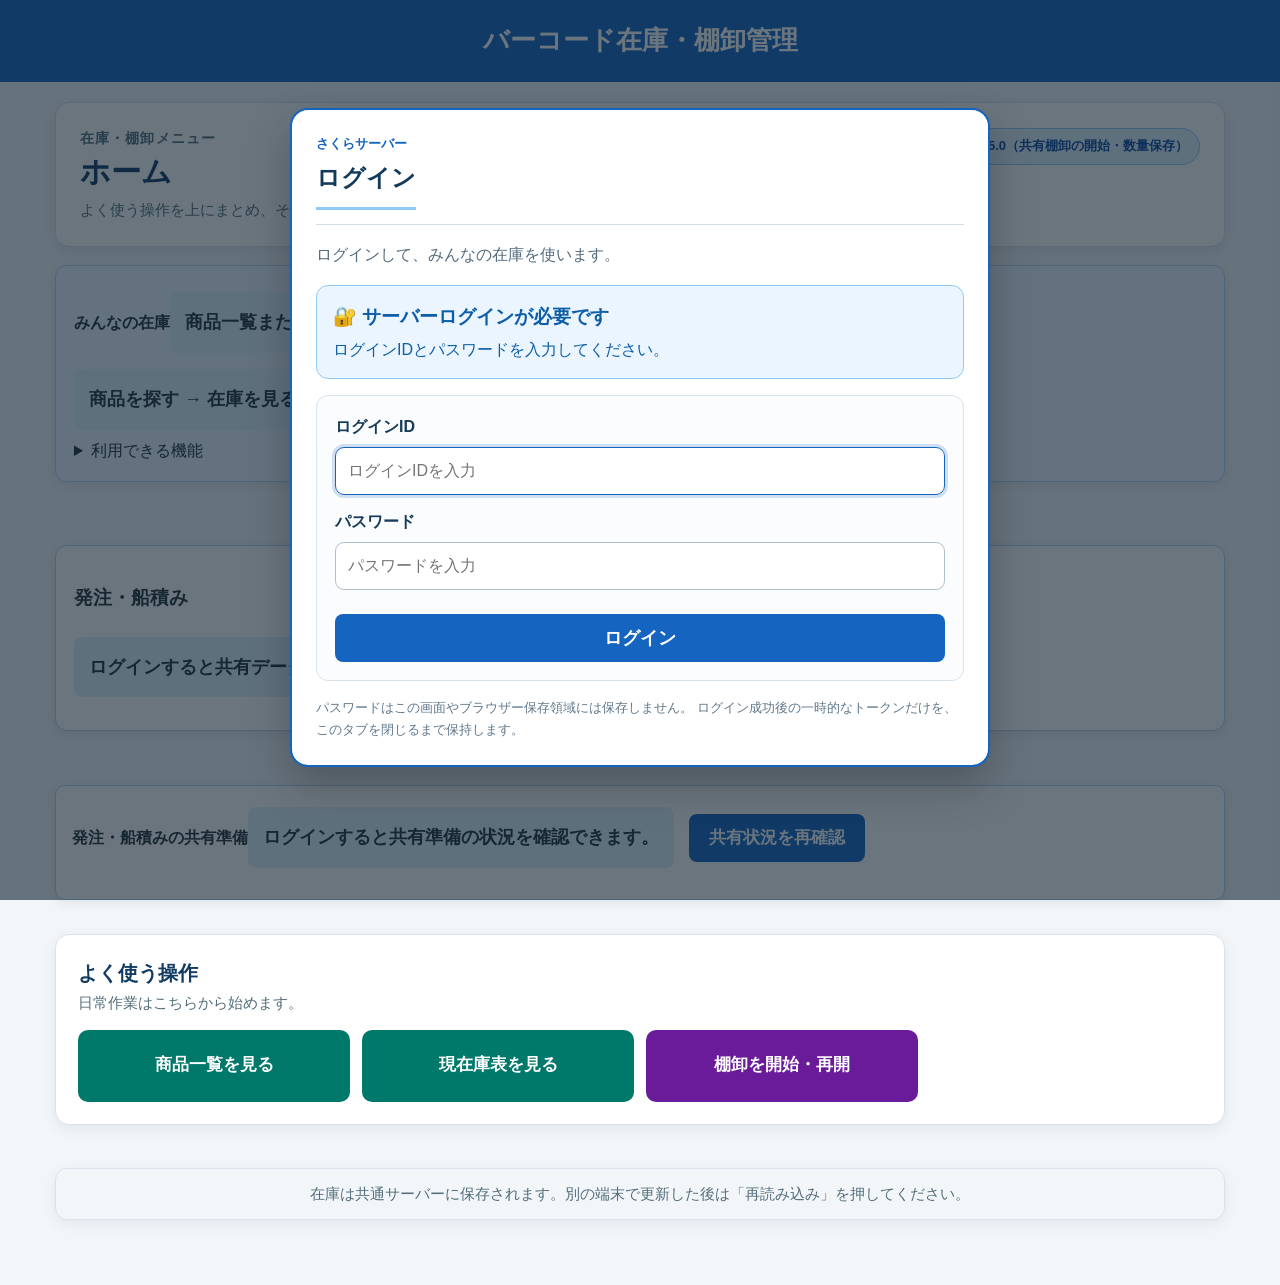
==== index.html @ 4afb0819 "Add shared stocktaking draft start, count save and resume (v295.0)" ====
<!DOCTYPE html>
<html lang="ja">
<head>
  <meta charset="UTF-8">

  <meta
    name="viewport"
    content="width=device-width, initial-scale=1.0"
  >

  <meta name="theme-color" content="#1565c0">

  <link rel="stylesheet" href="style.css?v=293171">

  <link rel="manifest" href="manifest.json">

  <link
    rel="apple-touch-icon"
    sizes="180x180"
    href="icons/icon-192.png"
  >

  <link rel="icon" type="image/png" href="icons/icon-192.png">

  <title>バーコード在庫・棚卸管理</title>
</head>

<body>
  <header>
    <h1>バーコード在庫・棚卸管理</h1>
  </header>

  <main>
    <!-- ホーム画面 -->
    <section id="home" class="home-dashboard">
      <div class="home-dashboard-heading">
        <div>
          <span class="home-dashboard-kicker">
            在庫・棚卸メニュー
          </span>

          <h2>ホーム</h2>

          <p class="home-dashboard-subtitle">
            よく使う操作を上にまとめ、その他の機能は目的別に整理しています。
          </p>
        </div>

        <div class="home-mode-actions">
          <span id="home-mode-status" aria-live="polite">
            自動 / 管理者
          </span>

          <button
            id="show-app-settings-button"
            type="button"
          >
            表示・権限設定
          </button>

          <span class="home-version-badge">
            画面版 v295.0（共有棚卸の開始・数量保存）
          </span>
        </div>
      </div>

      <p id="home-role-notice" hidden>
        🔒 作業者モード中です。日常作業に必要なメニューだけを表示しています。
      </p>

      <section
        id="home-natural-stock-search"
        class="home-natural-stock-search"
        aria-labelledby="home-natural-stock-search-title"
      >
        <div class="home-natural-stock-search-heading">
          <div>
            <span class="home-natural-stock-search-kicker">
              すぐ検索
            </span>

            <h3 id="home-natural-stock-search-title">
              文章で検索
            </h3>
          </div>

          <p>
            商品コード・社内コード・JAN・商品名・船便名や日付を文章で入力できます。在庫・月平均・販売予定・船便情報と、その関連情報をまとめて確認できます。
          </p>
        </div>

        <form id="home-natural-stock-search-form">
          <div class="home-natural-stock-search-input-row">
            <input
              id="home-natural-stock-search-input"
              type="search"
              autocomplete="off"
              enterkeyhint="search"
              placeholder="例：KW-251BKの月平均を教えて"
            >

            <button
              id="home-natural-stock-search-submit"
              type="submit"
            >
              検索
            </button>
          </div>
        </form>

        <div
          id="home-natural-stock-search-status"
          class="natural-stock-search-status home-natural-stock-search-status"
          aria-live="polite"
          hidden
        ></div>

        <div
          id="home-natural-stock-search-result"
          class="natural-stock-search-result home-natural-stock-search-result"
        ></div>
      </section>

      <div
        class="home-summary-grid"
        aria-label="在庫の概要"
      >
        <article class="home-summary-card home-summary-products">
          <span class="home-summary-label">
            登録商品数
          </span>

          <strong>
            <span id="product-count">0</span>
            <small>件</small>
          </strong>
        </article>

        <article class="home-summary-card home-summary-stock">
          <span class="home-summary-label">
            総在庫数
          </span>

          <strong>
            <span id="total-stock">0</span>
            <small>個</small>
          </strong>
        </article>

        <article
          id="out-of-stock-summary"
          class="home-summary-card home-summary-out"
        >
          <span class="home-summary-label">
            在庫切れ
          </span>

          <strong>
            <span id="out-of-stock-count">0</span>
            <small>件</small>
          </strong>
        </article>

        <article
          id="low-stock-summary"
          class="home-summary-card home-summary-low"
        >
          <span class="home-summary-label">
            要補充
          </span>

          <strong>
            <span id="low-stock-count">0</span>
            <small>件</small>
          </strong>
        </article>
      </div>

      <section
        class="home-quick-section"
        aria-labelledby="home-quick-title"
      >
        <div class="home-section-heading">
          <div>
            <h3 id="home-quick-title">
              よく使う操作
            </h3>

            <p>
              日常作業はこちらから始めます。
            </p>
          </div>
        </div>

        <div
          id="home-quick-action-buttons"
          class="home-action-grid"
        >
          <button
            id="show-list-button"
            type="button"
          >
            商品一覧を見る
          </button>

          <button
            id="show-register-button"
            type="button"
          >
            商品を登録する
          </button>
        </div>
      </section>

      <div class="home-function-grid">
        <details
          class="home-function-panel"
          data-home-panel="product"
        >
          <summary>
            商品・在庫
          </summary>

          <p class="home-panel-description">
            商品検索、現在庫確認、バーコード印刷、商品データの入出力をまとめています。
          </p>

          <div
            id="home-product-buttons"
            class="home-panel-buttons"
          >
            <button
              id="show-barcode-lookup-button"
              type="button"
            >
              社内コード・JANコードで探す
            </button>

            <button
              id="show-unassigned-location-button"
              type="button"
            >
              区画未設定商品一覧
            </button>

            <button
              id="show-barcode-print-button"
              type="button"
            >
              バーコードを印刷する
            </button>
          </div>
        </details>

        <details
          class="home-function-panel"
          data-home-panel="inventory"
        >
          <summary>
            入出庫・移動
          </summary>

          <p class="home-panel-description">
            入出庫履歴と商品移動をまとめています。
          </p>

          <div
            id="home-inventory-buttons"
            class="home-panel-buttons"
          >
            <button
              id="show-history-button"
              type="button"
            >
              入出庫履歴を見る
            </button>
          </div>
        </details>

        <details
          class="home-function-panel"
          data-home-panel="processing"
        >
          <summary>
            加工・切替
          </summary>

          <p class="home-panel-description">
            加工・商品切替の記入シートと、作業後の在庫反映をまとめています。
          </p>

          <div
            id="home-processing-buttons"
            class="home-panel-buttons"
          >
            <button
              id="show-processing-sheet-button"
              type="button"
            >
              加工・商品切替 記入シート
            </button>

            <button
              id="show-processing-conversion-button"
              type="button"
            >
              加工・商品切替 在庫反映
            </button>
          </div>
        </details>

        <details
          class="home-function-panel"
          data-home-panel="disposal"
        >
          <summary>
            廃棄
          </summary>

          <p class="home-panel-description">
            廃棄予定の商品を事前に登録し、印刷・在庫反映を行います。
          </p>

          <div
            id="home-disposal-buttons"
            class="home-panel-buttons"
          ></div>
        </details>

        <details
          class="home-function-panel"
          data-home-panel="stocktaking"
        >
          <summary>
            棚卸
          </summary>

          <p class="home-panel-description">
            通常棚卸、単体確認、棚卸履歴、集約・反映をまとめています。
          </p>

          <div
            id="home-stocktaking-buttons"
            class="home-panel-buttons"
          ></div>
        </details>

        <details
          class="home-function-panel"
          data-home-panel="sales"
        >
          <summary>
            販売・実績
          </summary>

          <p class="home-panel-description">
            販売予定、販売実績、通常出荷、出荷が少ない商品をまとめています。
          </p>

          <div
            id="home-sales-buttons"
            class="home-panel-buttons"
          >
            <button
              id="show-sales-plan-button"
              type="button"
            >
              販売予定を登録する
            </button>

            <button
              id="show-sales-plan-list-button"
              type="button"
            >
              販売予定一覧を見る
            </button>

            <button
              id="show-sales-actual-import-button"
              type="button"
            >
              販売実績CSVを読み込む
            </button>

            <button
              id="show-customer-master-button"
              type="button"
            >
              取引先マスタを見る
            </button>

            <button
              id="show-normal-shipment-button"
              type="button"
            >
              通常出荷商品を見る
            </button>

            <button
              id="show-low-shipment-button"
              type="button"
            >
              出荷が少ない商品を見る
            </button>
          </div>
        </details>

        <details
          class="home-function-panel"
          data-home-panel="purchase"
        >
          <summary>
            発注・分析
          </summary>

          <p class="home-panel-description">
            発注判定、発注残、注残、季節変動の確認をまとめています。
          </p>

          <div
            id="home-purchase-buttons"
            class="home-panel-buttons"
          >
            <button
              id="show-purchase-required-button"
              type="button"
            >
              発注が必要な商品一覧
            </button>

            <button
              id="show-order-remaining-button"
              type="button"
            >
              発注残一覧・編集
            </button>

            <button
              id="show-backorder-list-button"
              type="button"
            >
              注残リストを読み込む・見る
            </button>

            <button
              id="show-seasonal-trend-button"
              type="button"
            >
              季節変動商品一覧
            </button>
          </div>
        </details>

        <details
          class="home-function-panel"
          data-home-panel="shipping"
        >
          <summary>
            船便・入荷
          </summary>

          <p class="home-panel-description">
            船便登録 → 船積商品振分け → 倉庫振分けの順に操作します。
          </p>

          <div
            id="home-shipping-buttons"
            class="home-panel-buttons"
          >
            <button
              id="show-shipping-schedule-button"
              type="button"
            >
              船便スケジュールを登録する
            </button>

            <button
              id="show-shipping-allocation-button"
              type="button"
            >
              船積商品を船便に振り分ける
            </button>

            <button
              id="show-shipping-warehouse-allocation-button"
              type="button"
            >
              船積商品を倉庫へ振り分ける
            </button>
          </div>
        </details>

        <details
          class="home-function-panel"
          data-home-panel="data"
        >
          <summary>
            設定・データ
          </summary>

          <p class="home-panel-description">
            CSV出力・読込、バックアップ・復元、アプリ設定をまとめています。
          </p>

          <div
            id="home-data-buttons"
            class="home-panel-buttons"
          >
            <button
              id="home-open-app-settings-button"
              type="button"
            >
              表示・権限設定を開く
            </button>

            <button
              id="server-connection-test-button"
              type="button"
              class="home-dashboard-action home-action-settings"
            >
              サーバーログイン・商品検索
            </button>

            <button
              id="server-admin-credentials-button"
              type="button"
              class="home-dashboard-action home-action-settings"
            >
              管理者ログインID・パスワード変更
            </button>

            <button
              id="export-server-products-csv-button"
              type="button"
              class="home-dashboard-action home-action-export"
            >
              共有サーバーの商品マスタCSVを出力する
            </button>

            <button
              id="export-server-stock-history-csv-button"
              type="button"
              class="home-dashboard-action home-action-export"
            >
              共有サーバーの入出庫履歴CSVを出力する
            </button>

            <button
              id="show-server-csv-import-button"
              type="button"
              class="home-dashboard-action home-action-settings"
            >
              共有サーバーへ商品マスタCSVを一括登録
            </button>
          </div>
        </details>

        <details
          class="home-function-panel"
          data-home-panel="manual"
        >
          <summary>
            マニュアル
          </summary>

          <p class="home-panel-description">
            アプリの操作方法を確認します。キーワードで検索できます。
          </p>

          <div
            id="home-manual-buttons"
            class="home-panel-buttons"
          >
            <button
              id="show-manual-button"
              type="button"
              class="home-dashboard-action"
            >
              マニュアルを見る・検索する
            </button>
          </div>
        </details>
      </div>

      <p class="home-storage-note">
        この画面の在庫データは、現在開いている端末内に保存されています。
      </p>
    </section>


    <!-- 自然文での在庫検索 -->
    <section
      id="natural-stock-search-screen"
      class="natural-stock-search-screen"
      hidden
    >
      <div class="natural-stock-search-heading">
        <div>
          <span class="natural-stock-search-kicker">
            文章でかんたん検索
          </span>

          <h2>自然文で検索</h2>

          <p>
            社内コード・商品コード・JANコード・商品名に加えて、船便名や出港日を文章の中に入れて検索できます。船便に紐づく商品・数量・倉庫到着日・販売予定も確認できます。
          </p>
        </div>
      </div>

      <form id="natural-stock-search-form">
        <label for="natural-stock-search-input">
          在庫について質問する
        </label>

        <div class="natural-stock-search-input-row">
          <input
            id="natural-stock-search-input"
            type="search"
            autocomplete="off"
            placeholder="例：商品コードABC-123の在庫数は？"
          >

          <button
            id="natural-stock-search-submit"
            type="submit"
          >
            検索する
          </button>
        </div>
      </form>

      <div class="natural-stock-search-help">
        <strong>入力例</strong>
        <span>「ABC-123の在庫数は？」</span>
        <span>「10001はどこに何個ある？」</span>
        <span>「商品名○○の在庫を教えて」</span>
      </div>

      <div
        id="natural-stock-search-status"
        class="natural-stock-search-status"
        aria-live="polite"
      >
        質問を入力して「検索する」を押してください。
      </div>

      <div
        id="natural-stock-search-result"
        class="natural-stock-search-result"
      ></div>

      <button
        id="natural-stock-search-back-button"
        type="button"
        class="natural-stock-search-back-button"
      >
        ホームへ戻る
      </button>
    </section>


    <!-- 表示・権限設定 -->
    <section id="app-settings-screen" hidden>
      <h2>表示・権限設定</h2>

      <p>
        この端末で使う画面表示と、ホームに表示するメニューを設定します。
        設定内容はこの端末に保存されます。
      </p>

      <div class="app-settings-card">
        <div class="app-settings-grid">
          <div>
            <label for="app-display-mode">
              表示モード
            </label>
            <select id="app-display-mode">
              <option value="auto">自動</option>
              <option value="pc">PC表示</option>
              <option value="mobile">スマホ表示</option>
            </select>
          </div>

          <div>
            <label for="app-role-mode">
              権限モード
            </label>
            <select id="app-role-mode">
              <option value="admin">管理者</option>
              <option value="worker">作業者</option>
            </select>
          </div>
        </div>

        <div class="app-settings-worker-menu">
          <strong>作業者モードで表示する主なメニュー</strong>
          バーコード読み取り、商品一覧、手入力検索、入出庫履歴、棚卸、商品移動、販売予定一覧、発注必要一覧、出荷低迷一覧など。
        </div>

        <div id="admin-pin-settings">
          <strong id="admin-pin-status">管理者PIN：未設定</strong>
          <p>
            作業者モードから管理者モードへ戻るときに使用するPINです。
            4～8桁の数字で設定してください。
          </p>

          <div class="admin-pin-fields">
            <div>
              <label for="admin-pin-input">新しい管理者PIN</label>
              <input
                id="admin-pin-input"
                type="password"
                inputmode="numeric"
                maxlength="8"
                autocomplete="off"
                placeholder="例：4～8桁"
              >
            </div>

            <div>
              <label for="admin-pin-confirm-input">確認用PIN</label>
              <input
                id="admin-pin-confirm-input"
                type="password"
                inputmode="numeric"
                maxlength="8"
                autocomplete="off"
                placeholder="同じPINを入力"
              >
            </div>
          </div>
        </div>

        <div class="app-settings-monitor-customers">
          <strong>販売実績CSV 監視企業</strong>
          <p>
            ここに登録した企業名を取引先名に含む販売実績が取り込まれたとき、
            出荷した商品と数量を警告表示します。
            「清水産業」のように会社名の一部だけ登録しても判定できます。
          </p>

          <div class="app-settings-monitor-input-row">
            <input
              id="monitored-customer-input"
              type="text"
              placeholder="例：清水産業"
              autocomplete="off"
            >
            <button
              id="add-monitored-customer-button"
              type="button"
            >
              企業を追加する
            </button>
          </div>

          <div
            id="monitored-customer-list"
            class="app-settings-monitor-list"
          ></div>
          <small>初期設定：清水産業、後藤。削除・追加した内容は「設定を保存する」でこの端末に保存されます。</small>
        </div>

        <div class="app-settings-note">
          <strong>権限について</strong><br>
          作業者モードでは、商品登録・商品編集・商品削除・数量調整などの管理操作を制限します。<br>
          管理者モードへ戻るときは、設定した管理者PINが必要です。<br>
          <small>※ このPINは端末内の誤操作防止用です。本格的な社員ログイン機能は、将来データ共有を導入するときに追加します。</small>
        </div>

        <div class="app-settings-actions">
          <button
            id="back-home-from-app-settings"
            type="button"
          >
            ホームへ戻る
          </button>

          <button
            id="save-app-settings-button"
            type="button"
          >
            設定を保存する
          </button>
        </div>
      </div>
    </section>

    <!-- 操作マニュアル -->
    <section id="manual-screen" hidden>
      <div class="manual-heading">
        <div>
          <span class="manual-kicker">操作ガイド</span>
          <h2>マニュアル</h2>
          <p>
            分からない操作をキーワードで検索できます。
            「棚卸」「CSV」「発注」「船積」など、短い言葉で検索するのがおすすめです。
          </p>
        </div>
      </div>

      <div class="manual-search-card">
        <label for="manual-search-input">マニュアルを検索</label>
        <div class="manual-search-row">
          <input
            id="manual-search-input"
            type="search"
            autocomplete="off"
            placeholder="例：棚卸、CSV、追加発注、バーコード印刷"
          >
          <button id="manual-search-clear" type="button">検索をクリア</button>
        </div>
        <p id="manual-search-status" class="manual-search-status" aria-live="polite">
          すべての項目を表示しています。
        </p>
      </div>

      <div id="manual-topic-list" class="manual-topic-list">
        <details class="manual-topic" data-manual-keywords="ホーム 画面 メニュー 管理者 作業者 表示 権限 初めて はじめに">
          <summary>1. ホーム画面・表示モード・権限</summary>
          <div class="manual-topic-body">
            <ol>
              <li>ホーム画面から、使いたい機能のボタンを押します。</li>
              <li>右上の「表示・権限設定」から、PC表示・スマホ表示・管理者・作業者を切り替えます。</li>
              <li>作業者モードでは、商品削除や数量調整など一部の管理操作が非表示になります。</li>
              <li>画面右上の「画面版 v○○」で、更新後のバージョンを確認できます。</li>
            </ol>
          </div>
        </details>

        <details class="manual-topic" data-manual-keywords="商品 一覧 検索 社内コード 商品コード JAN 商品名 在庫 場所 自然文 KW">
          <summary>2. 商品一覧・在庫を検索する</summary>
          <div class="manual-topic-body">
            <ol>
              <li>ホームの「商品一覧」から登録済み商品を確認します。</li>
              <li>社内コード・商品コード・JANコード・商品名などで商品を絞り込めます。</li>
              <li>ホーム上部の文章検索では、「KW-251BKの在庫数は？」のように入力できます。</li>
              <li>検索結果では、合計在庫と本社・酒本倉庫などの場所別在庫を確認できます。</li>
            </ol>
          </div>
        </details>

        <details class="manual-topic" data-manual-keywords="入庫 出庫 在庫 履歴 数量 使用 販売 出荷 調整">
          <summary>3. 入庫・出庫・在庫履歴</summary>
          <div class="manual-topic-body">
            <ol>
              <li>商品一覧から対象商品を開きます。</li>
              <li>商品詳細の「入庫する」または「出庫する」を押します。</li>
              <li>数量・担当者・理由などを入力して確定します。</li>
              <li>「在庫履歴を見る」から、その商品の在庫の動きを確認できます。</li>
              <li>在庫数を直接修正する場合は、管理者モードの「数量調整する」を使用します。</li>
            </ol>
          </div>
        </details>

        <details class="manual-topic" data-manual-keywords="棚卸 バーコード 手入力 実在庫 場所 一括0 確定 履歴 集約 CSV 送信">
          <summary>4. 棚卸をする</summary>
          <div class="manual-topic-body">
            <ol>
              <li>特定の商品だけ在庫を再確認するときは、ホームの「商品単体を棚卸する」を使います。当日の出荷終了後、販売実績CSVを反映してから数えるのがおすすめです。</li>
              <li>通常の棚卸は、ホームの「棚卸を開始する」を押します。</li>
              <li>棚卸する場所と担当者などを設定します。</li>
              <li>バーコード読み取り、または手入力で商品を呼び出します。</li>
              <li>実際に数えた数量を入力します。</li>
              <li>未確認商品を確認してから棚卸を確定します。</li>
              <li>必要に応じて棚卸結果CSVや集約機能を使用します。</li>
            </ol>
            <p class="manual-note">棚卸場所が確定している画面では、場所欄を省略して数量入力を大きく表示します。</p>
          </div>
        </details>

        <details class="manual-topic" data-manual-keywords="販売予定 取引先 副題 出荷時期 期間 複数商品 まとめ入力 カレンダー リスト 印刷">
          <summary>5. 販売予定を登録・確認する</summary>
          <div class="manual-topic-body">
            <ol>
              <li>ホームの「販売予定を登録する」を開きます。</li>
              <li>取引先名・副題・出荷日または出荷期間を入力します。</li>
              <li>社内コードや商品コードから商品を呼び出し、数量を入力します。</li>
              <li>同じ取引先・同じ出荷期間の商品は、複数商品をまとめて登録できます。</li>
              <li>「販売予定一覧を見る」から登録内容を確認・編集・印刷できます。</li>
            </ol>
          </div>
        </details>

        <details class="manual-topic" data-manual-keywords="販売実績 CSV 通常出荷 数量 月平均 販売予定 除外 6か月">
          <summary>6. 販売実績CSV・通常出荷数量</summary>
          <div class="manual-topic-body">
            <ol>
              <li>ホームの「販売実績CSVを読み込む」から販売実績を取り込みます。</li>
              <li>「通常出荷商品を見る」を開くと、前月までの直近6か月を集計します。</li>
              <li>通常出荷数量の表示はこれまでどおり販売予定との照合結果を確認できます。</li>
              <li>発注判定・出荷低迷・船積・ホーム検索の月平均は、「株式会社 後藤」「清水産業 株式会社」の販売実績を除外して6か月平均を計算します。</li>
              <li>「季節変動商品一覧」では、春・夏・秋・冬ごとの月平均を比較し、増えやすい商品・減りやすい商品を確認できます。</li>
            </ol>
            <p class="manual-note">出荷済みの販売予定を削除すると照合できなくなるため、基本的に履歴として残します。</p>
          </div>
        </details>

        <details class="manual-topic" data-manual-keywords="発注 必要 商品一覧 発注残 追加発注 入荷 仕入先 履歴 注残 廃盤予定">
          <summary>7. 発注が必要な商品・発注残・追加発注</summary>
          <div class="manual-topic-body">
            <ol>
              <li>「発注が必要な商品一覧」で不足候補を確認します。</li>
              <li>発注済み数量は「発注残」として管理し、現在庫とは分けて扱います。</li>
              <li>仕入先へ追加発注した場合は、商品詳細の「追加発注する」から数量を入力します。</li>
              <li>追加発注を登録すると、現在庫は変えず、発注残だけが増えます。</li>
              <li>発注残の変更は「発注残一覧・編集」の変更履歴で確認できます。</li>
              <li>商品が入荷したときは、入荷数量に応じて発注残を減らします。</li>
            </ol>
          </div>
        </details>

        <details class="manual-topic" data-manual-keywords="船便 船積 スケジュール 出港 入港 倉庫到着日 振り分け 倉庫 仕入先 入荷">
          <summary>8. 船便スケジュール・船積リスト</summary>
          <div class="manual-topic-body">
            <ol>
              <li>「船便スケジュールを登録する」から出港日・入港日・倉庫到着日などを登録します。</li>
              <li>「船積商品を船便に振り分ける」で、対象商品と船積数量を設定します。</li>
              <li>「船積商品を倉庫へ振り分ける」で、各倉庫への数量を編集します。</li>
              <li>必要に応じて船積リストや倉庫振分け内容を印刷します。</li>
              <li>船便の入荷反映は、倉庫到着日を基準に処理します。</li>
            </ol>
          </div>
        </details>

        <details class="manual-topic" data-manual-keywords="移動 倉庫 本社 酒本 移動元 移動先 リスト 印刷 チェック">
          <summary>9. 商品を倉庫・本社間で移動する</summary>
          <div class="manual-topic-body">
            <ol>
              <li>商品移動の画面で、移動元・移動先・商品・移動数量を設定します。</li>
              <li>移動内容を確認して確定します。</li>
              <li>必要に応じて移動リストを印刷し、移動元・移動先の確認に使用します。</li>
            </ol>
          </div>
        </details>

        <details class="manual-topic" data-manual-keywords="加工 商品切替 記入シート B5 印刷 加工元 加工後 使用数量 完成数量 ロス 作業場">
          <summary>10. 加工・商品切替の記入シートを印刷する</summary>
          <div class="manual-topic-body">
            <ol>
              <li>ホームの「加工・切替」から「加工・商品切替 記入シート」を開きます。</li>
              <li>画面で用紙の内容を確認し、「B5で印刷する」を押します。</li>
              <li>作業場では、加工元A・加工後B・使用数量・完成数量・担当者などを手書きします。</li>
              <li>作業後は用紙を在庫管理担当者へ提出し、在庫反映後に確認欄へ記入します。</li>
            </ol>
            <p class="manual-note">印刷はB5縦1枚を想定しています。プリンター側でも用紙サイズがB5になっていることを確認してください。</p>
          </div>
        </details>

        <details class="manual-topic" data-manual-keywords="バーコード 印刷 社内コード JAN CODE128 EAN A4 4分割 8分割 ラベル 枚数">
          <summary>11. バーコードを印刷する</summary>
          <div class="manual-topic-body">
            <ol>
              <li>ホームの「バーコードを印刷する」を開きます。</li>
              <li>商品を検索して、印刷対象へ追加します。</li>
              <li>社内コード・JANコード、A4の分割数、ラベル枚数を設定します。</li>
              <li>「選択したバーコードを印刷する」で印刷画面を開きます。</li>
            </ol>
          </div>
        </details>

        <details class="manual-topic" data-manual-keywords="CSV 商品マスタ 商品一覧 入出庫 棚卸 読込 出力 Excel UTF-8 BOM バックアップ 復元 保存">
          <summary>12. CSV・バックアップ・復元</summary>
          <div class="manual-topic-body">
            <ol>
              <li>商品マスタ・入出庫履歴・棚卸結果などはCSVで出力できます。</li>
              <li>商品データを一括登録するときはCSV読込を使用し、プレビューとエラーを確認します。</li>
              <li>アプリ全体のデータを保存するときは「バックアップ」を使用します。</li>
              <li>別端末や復旧時は、対応するバックアップファイルを選んで復元します。</li>
            </ol>
            <p class="manual-note">大きな変更やCSV更新の前には、先にバックアップを取るのがおすすめです。</p>
          </div>
        </details>

        <details class="manual-topic" data-manual-keywords="PWA ホーム画面 追加 アプリ スマホ iPhone Android オフライン 更新 Ctrl F5 バージョン">
          <summary>13. スマホ・PWA・画面更新</summary>
          <div class="manual-topic-body">
            <ol>
              <li>対応端末ではホーム画面へ追加して、アプリのように起動できます。</li>
              <li>更新後は画面右上のバージョン番号を確認します。</li>
              <li>PCで古い画面が残る場合は、Ctrlキーを押しながらF5キーを押して再読み込みします。</li>
              <li>スマホ表示では、棚卸や商品確認をしやすい画面構成になります。</li>
            </ol>
          </div>
        </details>
      </div>

      <div id="manual-no-results" class="manual-no-results" hidden>
        <strong>該当する項目が見つかりませんでした。</strong>
        <p>短い言葉に変えて検索してください。例：「発注」「棚卸」「CSV」</p>
      </div>

      <button id="back-home-from-manual" type="button" class="manual-back-button">
        ホームへ戻る
      </button>
    </section>

    <!-- 加工・商品切替 記入シート -->
    <section id="processing-sheet-screen" hidden>
      <div class="processing-screen-heading">
        <h2>加工・商品切替 記入シート</h2>
        <p>作業場で手書きしてもらうためのB5縦向きの記入シートです。画面で内容を確認して、そのまま印刷できます。</p>
      </div>

      <div class="processing-screen-actions">
        <button id="print-processing-sheet-button" type="button">B5で印刷する</button>
        <button id="back-home-from-processing-sheet" type="button">ホームへ戻る</button>
      </div>

      <p class="processing-preview-note">
        印刷画面が開いたら、プリンターの用紙サイズが「B5」、向きが「縦」になっていることを確認してください。
      </p>

      <div class="processing-paper-wrap">
        <article id="processing-sheet-paper" class="processing-paper">
          <div class="processing-paper-title">
            <h1>加工・商品切替 記入シート</h1>
            <p>作業場記入用</p>
          </div>

          <table class="processing-table processing-basic-table">
            <tbody>
              <tr>
                <th>作業日</th>
                <td></td>
                <th>担当者</th>
                <td></td>
              </tr>
              <tr>
                <th>作業場所</th>
                <td></td>
                <th>作業番号</th>
                <td></td>
              </tr>
            </tbody>
          </table>

          <section class="processing-section">
            <div class="processing-section-heading">
              <span>加工元の商品（A）</span>
              <small>加工する前の商品</small>
            </div>
            <table class="processing-table processing-product-table">
              <tbody>
                <tr>
                  <th>社内コード</th>
                  <td></td>
                  <th>商品コード</th>
                  <td></td>
                </tr>
                <tr>
                  <th>商品名</th>
                  <td colspan="3"></td>
                </tr>
                <tr>
                  <th>色</th>
                  <td></td>
                  <th>保管場所</th>
                  <td></td>
                </tr>
                <tr class="processing-quantity-row">
                  <th>使用数量</th>
                  <td colspan="3"></td>
                </tr>
              </tbody>
            </table>
          </section>

          <div class="processing-arrow">↓ 加工・商品切替 ↓</div>

          <section class="processing-section">
            <div class="processing-section-heading">
              <span>加工後の商品（B）</span>
              <small>加工して完成した商品</small>
            </div>
            <table class="processing-table processing-product-table">
              <tbody>
                <tr>
                  <th>社内コード</th>
                  <td></td>
                  <th>商品コード</th>
                  <td></td>
                </tr>
                <tr>
                  <th>商品名</th>
                  <td colspan="3"></td>
                </tr>
                <tr>
                  <th>色</th>
                  <td></td>
                  <th>保管場所</th>
                  <td></td>
                </tr>
                <tr class="processing-quantity-row">
                  <th>完成数量</th>
                  <td colspan="3"></td>
                </tr>
              </tbody>
            </table>
          </section>

          <section class="processing-section">
            <div class="processing-section-heading">
              <span>差異・補足</span>
              <small>必要な場合のみ記入</small>
            </div>
            <table class="processing-table processing-loss-table">
              <tbody>
                <tr>
                  <th>加工ロス数量</th>
                  <td></td>
                </tr>
              </tbody>
            </table>
            <div class="processing-notes">
              <strong>加工内容・理由</strong>
              <span class="processing-note-line"></span>
              <span class="processing-note-line"></span>
            </div>
            <div class="processing-notes">
              <strong>備考</strong>
              <span class="processing-note-line"></span>
              <span class="processing-note-line"></span>
            </div>
          </section>

          <table class="processing-table processing-confirm-table">
            <tbody>
              <tr>
                <th>作業者確認</th>
                <td></td>
                <th>受取確認</th>
                <td></td>
              </tr>
              <tr>
                <th>在庫反映確認</th>
                <td></td>
                <th>在庫反映日</th>
                <td></td>
              </tr>
            </tbody>
          </table>

          <p class="processing-footer-note">
            ※ 作業完了後、この用紙を在庫管理担当者へ提出してください。
          </p>
        </article>
      </div>
    </section>

    <!-- 加工・商品切替 在庫反映 -->
    <section id="processing-conversion-screen" hidden>
      <div class="processing-conversion-heading">
        <h2>加工・商品切替 在庫反映</h2>
        <p>作業場から戻ってきた「加工・商品切替 記入シート」を見ながら、加工元Aを減らし、加工後Bを増やします。</p>
      </div>

      <div class="processing-conversion-guide">
        <strong>この処理で行うこと</strong>
        <span>加工元A：在庫を減らす ／ 加工後B：在庫を増やす ／ 両方の入出庫履歴に「加工・商品切替」として記録します。</span>
      </div>

      <form id="processing-conversion-form" novalidate>
        <section class="processing-conversion-card processing-conversion-basic">
          <h3>1. 基本情報</h3>
          <div class="processing-conversion-grid processing-conversion-grid-4">
            <label>
              <span>作業日（必須）</span>
              <input id="processing-conversion-date" type="date" required>
            </label>
            <label>
              <span>担当者（必須）</span>
              <input id="processing-conversion-person" type="text" placeholder="例：担当者" required>
            </label>
            <label>
              <span>作業場所</span>
              <input id="processing-conversion-workplace" type="text" placeholder="例：本社加工場">
            </label>
            <label>
              <span>作業番号</span>
              <input id="processing-conversion-work-no" type="text" placeholder="記入シートの番号">
            </label>
          </div>
        </section>

        <section class="processing-conversion-card processing-source-card">
          <div class="processing-conversion-card-title">
            <div>
              <span class="processing-conversion-badge processing-conversion-badge-a">A</span>
              <strong>加工元の商品</strong>
            </div>
            <span>在庫を減らす商品</span>
          </div>

          <div class="processing-conversion-search-row">
            <input id="processing-source-search" type="text" autocomplete="off" placeholder="社内コード・商品コード・商品名で検索">
            <button id="processing-source-search-button" type="button">商品を検索</button>
          </div>
          <div id="processing-source-candidates" class="processing-conversion-candidates" hidden></div>

          <div id="processing-source-selected" class="processing-conversion-selected" hidden>
            <div class="processing-conversion-product-summary">
              <div><span>社内コード</span><strong id="processing-source-internal-code">-</strong></div>
              <div><span>商品コード</span><strong id="processing-source-product-code">-</strong></div>
              <div class="wide"><span>商品名</span><strong id="processing-source-product-name">-</strong></div>
              <div><span>色</span><strong id="processing-source-color">-</strong></div>
              <div><span>総在庫</span><strong id="processing-source-total-stock">0個</strong></div>
            </div>

            <div class="processing-conversion-grid processing-conversion-grid-3">
              <label>
                <span>加工元の保管場所（必須）</span>
                <select id="processing-source-location" required></select>
              </label>
              <label>
                <span>その場所の現在庫</span>
                <input id="processing-source-location-stock" type="text" readonly>
              </label>
              <label>
                <span>使用数量（必須）</span>
                <input id="processing-source-quantity" type="number" min="1" step="1" value="1" required>
              </label>
            </div>
          </div>
        </section>

        <div class="processing-conversion-arrow">↓ 加工・商品切替 ↓</div>

        <section class="processing-conversion-card processing-target-card">
          <div class="processing-conversion-card-title">
            <div>
              <span class="processing-conversion-badge processing-conversion-badge-b">B</span>
              <strong>加工後の商品</strong>
            </div>
            <span>在庫を増やす商品</span>
          </div>

          <div class="processing-conversion-search-row">
            <input id="processing-target-search" type="text" autocomplete="off" placeholder="社内コード・商品コード・商品名で検索">
            <button id="processing-target-search-button" type="button">商品を検索</button>
          </div>
          <div id="processing-target-candidates" class="processing-conversion-candidates" hidden></div>

          <div id="processing-target-selected" class="processing-conversion-selected" hidden>
            <div class="processing-conversion-product-summary">
              <div><span>社内コード</span><strong id="processing-target-internal-code">-</strong></div>
              <div><span>商品コード</span><strong id="processing-target-product-code">-</strong></div>
              <div class="wide"><span>商品名</span><strong id="processing-target-product-name">-</strong></div>
              <div><span>色</span><strong id="processing-target-color">-</strong></div>
              <div><span>総在庫</span><strong id="processing-target-total-stock">0個</strong></div>
            </div>

            <div class="processing-conversion-grid processing-conversion-grid-3">
              <label>
                <span>加工後の保管場所（必須）</span>
                <select id="processing-target-location" required></select>
              </label>
              <label>
                <span>その場所の現在庫</span>
                <input id="processing-target-location-stock" type="text" readonly>
              </label>
              <label>
                <span>完成数量（必須）</span>
                <input id="processing-target-quantity" type="number" min="1" step="1" value="1" required>
              </label>
            </div>
          </div>
        </section>

        <section class="processing-conversion-card processing-conversion-notes-card">
          <h3>2. 差異・補足</h3>
          <div class="processing-conversion-grid processing-conversion-grid-3">
            <label>
              <span>使用数量</span>
              <input id="processing-summary-source-quantity" type="text" readonly value="1個">
            </label>
            <label>
              <span>完成数量</span>
              <input id="processing-summary-target-quantity" type="text" readonly value="1個">
            </label>
            <label>
              <span>差異（使用－完成）</span>
              <input id="processing-summary-difference" type="text" readonly value="0個">
            </label>
          </div>
          <label class="processing-conversion-memo-label">
            <span>加工内容・理由・備考</span>
            <textarea id="processing-conversion-memo" rows="3" placeholder="例：色変更のため加工。記入シートの備考など"></textarea>
          </label>
        </section>

        <div class="processing-conversion-actions">
          <button id="processing-conversion-confirm-button" type="submit">在庫反映内容を確認する</button>
          <button id="processing-conversion-clear-button" type="button">入力をクリア</button>
          <button id="back-home-from-processing-conversion" type="button">ホームへ戻る</button>
        </div>
      </form>
    </section>

    <!-- 販売予定表 -->
    <section id="sales-plan" hidden>
      <h2>販売予定表</h2>

      <p>
        今後の販売・出荷予定を登録します。
        商品は社内コードから登録済み商品を呼び出します。
      </p>

      <div class="sales-plan-screen-shortcuts" aria-label="販売予定表の画面移動">
        <button id="jump-sales-plan-form-button" type="button">販売予定を登録する</button>
        <button id="jump-sales-plan-list-button" type="button">販売予定一覧を見る</button>
      </div>

      <div id="sales-plan-form-area" class="sales-plan-card">
        <h3>販売予定を登録する</h3>

        <form id="sales-plan-form" novalidate>
          <div class="sales-plan-form-grid">
            <div>
              <label for="sales-plan-customer">取引先名（必須）</label>
              <input id="sales-plan-customer" type="text" required placeholder="例：清水産業">
            </div>

            <div>
              <label for="sales-plan-subtitle">副題・補足名（任意）</label>
              <input
                id="sales-plan-subtitle"
                type="text"
                placeholder="例：キャロット2633号"
              >
            </div>

            <div class="sales-plan-full">
              <label for="sales-plan-shipping-type">出荷日の指定方法（必須）</label>
              <select id="sales-plan-shipping-type" required>
                <option value="date">何月何日に出荷</option>
                <option value="period">何月何日から何月何日まで</option>
              </select>
            </div>

            <div id="sales-plan-shipping-date-area">
              <label for="sales-plan-shipping-date">出荷日（必須）</label>
              <input id="sales-plan-shipping-date" type="date">
            </div>

            <div id="sales-plan-shipping-period-start-area" hidden>
              <label for="sales-plan-shipping-start-date">出荷期間の開始日（必須）</label>
              <input id="sales-plan-shipping-start-date" type="date">
            </div>

            <div id="sales-plan-shipping-period-end-area" hidden>
              <label for="sales-plan-shipping-end-date">出荷期間の終了日（必須）</label>
              <input id="sales-plan-shipping-end-date" type="date">
            </div>

            <p id="sales-plan-shipping-note" class="sales-plan-full sales-plan-shipping-note">
              「何月何日に出荷」または「何月何日から何月何日まで」を選んで登録します。
            </p>

            <div class="sales-plan-full">
              <label for="sales-plan-remarks">備考（任意）</label>
              <textarea
                id="sales-plan-remarks"
                rows="3"
                placeholder="例：午前着希望、先方へ事前連絡、分納予定など"
              ></textarea>
              <small>入力した備考は、登録済みの販売予定一覧で確認できます。</small>
            </div>

            <div class="sales-plan-full">
              <label for="sales-plan-internal-code">社内コード・商品コード・JANコード（必須）</label>
              <div class="sales-plan-product-search-wrap">
                <div class="sales-plan-product-row">
                  <input
                    id="sales-plan-internal-code"
                    type="text"
                    autocomplete="off"
                    required
                    aria-autocomplete="list"
                    aria-controls="sales-plan-product-suggestions"
                    aria-expanded="false"
                    placeholder="社内コード・商品コード・JANコード・商品名で検索"
                  >
                  <button id="sales-plan-product-lookup-button" type="button">商品を検索・読み込む</button>
                </div>
                <div
                  id="sales-plan-product-suggestions"
                  class="sales-plan-product-suggestions"
                  role="listbox"
                  hidden
                ></div>
              </div>
              <small>入力すると候補を1商品につき1行で表示します。社内コード・商品コード・JANコード・商品名で検索できます。</small>
            </div>

            <div>
              <label for="sales-plan-product-code">商品コード</label>
              <input id="sales-plan-product-code" class="sales-plan-readonly" type="text" readonly>
            </div>

            <div>
              <label for="sales-plan-product-name">商品名</label>
              <input id="sales-plan-product-name" class="sales-plan-readonly" type="text" readonly>
            </div>

            <div>
              <label for="sales-plan-quantity">数量（必須）</label>
              <input id="sales-plan-quantity" type="number" min="1" step="1" value="1" required>
            </div>

            <div class="sales-plan-full sales-plan-add-item-area">
              <button id="add-sales-plan-item-button" type="button">
                この商品を追加する
              </button>
              <p class="sales-plan-add-item-note">
                商品を追加しても、取引先名・副題・出荷日・備考はそのまま残ります。続けて別の商品を追加できます。
              </p>
            </div>

            <div id="sales-plan-pending-area" class="sales-plan-full sales-plan-pending-area">
              <div class="sales-plan-pending-heading">
                <h4>今回まとめて登録する商品</h4>
                <strong id="sales-plan-pending-summary">0商品 / 合計0個</strong>
              </div>

              <div id="sales-plan-pending-list" class="sales-plan-pending-list">
                <p class="sales-plan-pending-empty">
                  まだ商品が追加されていません。
                </p>
              </div>
            </div>
          </div>

          <div class="sales-plan-form-actions">
            <button id="save-sales-plan-button" type="submit" disabled>
              追加した商品をまとめて登録する
            </button>
            <button id="cancel-sales-plan-edit-button" type="button" hidden>編集をやめる</button>
          </div>
        </form>
      </div>

      <div id="sales-plan-list-area" class="sales-plan-card">
        <h3>登録済みの販売予定</h3>

        <div class="sales-plan-filter-row">
          <div>
            <label for="sales-plan-search">検索</label>
            <input id="sales-plan-search" type="search" placeholder="取引先名・副題・備考・社内コード・商品コード・商品名">
          </div>
          <div>
            <label for="sales-plan-month-filter">出荷月で絞り込み</label>
            <input id="sales-plan-month-filter" type="month">
          </div>
        </div>

        <div class="sales-plan-ended-filter">
          <label for="sales-plan-show-ended">
            <input id="sales-plan-show-ended" type="checkbox">
            <span>終了した販売予定も表示する</span>
          </label>
          <p>通常は終了した予定を非表示にします。チェックすると終了済みの予定をグレーで表示します。登録データ・印刷・各種集計は変更しません。</p>
        </div>

        <div id="sales-plan-summary" class="sales-plan-summary-box">
          表示：0件 / 予定数量合計：0個
        </div>

        <div class="sales-plan-print-area">
          <div>
            <label for="sales-plan-print-month">印刷する月</label>
            <input id="sales-plan-print-month" type="month">
          </div>

          <div class="sales-plan-print-button-group">
            <strong>カレンダー形式</strong>
            <div class="sales-plan-print-button-row">
              <button
                id="print-sales-plan-calendar-button"
                type="button"
              >
                A3で印刷
              </button>
              <button
                id="print-sales-plan-calendar-a4-button"
                type="button"
              >
                A4で印刷
              </button>
            </div>
          </div>

          <div class="sales-plan-print-button-group">
            <strong>リスト形式</strong>
            <div class="sales-plan-print-button-row">
              <button
                id="print-sales-plan-list-button"
                type="button"
              >
                A3で印刷
              </button>
              <button
                id="print-sales-plan-list-a4-button"
                type="button"
              >
                A4で印刷
              </button>
            </div>
          </div>

          <p class="sales-plan-print-note">
            カレンダー形式・リスト形式ともに、A3横向きまたはA4横向きを選べます。<br>
            <strong>検索・出荷月の絞り込み中は、リスト形式は現在の検索・絞り込み結果だけを印刷します。</strong><br>
            カレンダー形式は、現在の検索・絞り込み結果のうち、上の「印刷する月」に該当する予定だけを印刷します。<br>
            検索・絞り込みがない場合は、これまでどおり「印刷する月」で選んだ月の全販売予定を印刷します。
          </p>
        </div>

        <div class="sales-plan-table-wrap">
          <table>
            <thead>
              <tr>
                <th>出荷時期</th>
                <th>取引先名</th>
                <th>副題</th>
                <th>備考</th>
                <th>社内コード</th>
                <th>商品コード</th>
                <th>商品名</th>
                <th>数量</th>
                <th>操作</th>
              </tr>
            </thead>
            <tbody id="sales-plan-table-body"></tbody>
          </table>
        </div>

        <div class="sales-plan-pager">
          <button id="sales-plan-prev-page" type="button">前へ</button>
          <strong id="sales-plan-page-status">1 / 1ページ</strong>
          <button id="sales-plan-next-page" type="button">次へ</button>
        </div>
      </div>

      <button id="back-home-from-sales-plan" type="button">ホームへ戻る</button>
    </section>

    <!-- 販売実績CSV読込 -->
    <section id="sales-actual-import" hidden>
      <h2>販売実績CSVを読み込む</h2>

      <p>
        日々の販売実績CSVを取り込み、売上から返品を差し引いた販売数を発注判定に使用します。
        商品はA列の社内コードだけで照合します。
      </p>

      <div style="margin: 14px 0 18px; padding: 14px 16px; border: 2px solid #f0a020; border-radius: 10px; background: #fff4df; color: #7a4300; line-height: 1.8;">
        <strong style="font-size: 1.05em;">⚠ 販売実績CSVを取り込むと、販売数量を場所別在庫から自動出庫します。</strong><br>
        出庫の優先順：<strong>本社 → 酒本倉庫1階 → 酒本倉庫2階</strong><br><br>
        返品分は販売数から差し引いて処理します。取込前に、下のプレビューで内容を必ず確認してください。<br>
        <strong>商品状態が「廃盤」の商品に加えて、CSV出庫数が現在庫を上回る商品も、CSV全体を事前確認してまとめてエラー表示します。</strong><br>
        エラーが複数あっても1件ずつ止めず、一覧と印刷でまとめて確認できます。
      </div>

      <div class="sales-actual-card">
        <h3>1. CSVを選ぶ</h3>
        <div class="sales-actual-map">
          <strong>今回使用する列</strong><br>
          A列：社内コード（CSV上の見出しは「商品コード」）<br>
          F列：出荷日<br>
          G列：出荷数量<br>
          L列：明細区分が「売上」「返品」の行を取込（返品はマイナス数量で差引）<br>
          B列・C列の商品名は照合には使用しません。
        </div>
        <p>
          <label for="sales-actual-file">販売実績CSV</label>
          <input id="sales-actual-file" type="file" accept=".csv,text/csv">
        </p>
      </div>

      <div class="sales-actual-card">
        <h3>2. 取込内容・エラーをまとめて確認する</h3>
        <div id="sales-actual-preview-summary" class="sales-actual-preview-summary">
          CSVを選ぶと、取り込み前に内容を確認できます。
        </div>
        <div id="sales-actual-preview-warnings" class="sales-actual-warnings"></div>
        <div class="sales-actual-table-wrap">
          <table class="sales-actual-preview-table">
            <thead>
              <tr>
                <th>出荷日</th>
                <th>社内コード</th>
                <th>商品コード</th>
                <th>取引先名</th>
                <th>数量</th>
                <th>商品照合</th>
              </tr>
            </thead>
            <tbody id="sales-actual-preview-body"></tbody>
          </table>
        </div>
        <div class="sales-actual-actions">
          <button id="import-sales-actual-button" type="button" disabled>このCSVを取り込む</button>
          <button
            id="print-sales-actual-errors-button"
            class="sales-actual-print-errors"
            type="button"
            disabled
          >
            エラー一覧を印刷する
          </button>
          <button id="clear-sales-actual-preview-button" type="button">選択を解除</button>
        </div>
      </div>

      <div class="sales-actual-card sales-actual-analysis-card">
        <h3>分析用：過去の販売実績CSVを読み込む</h3>

        <div class="sales-actual-analysis-notice">
          📈 季節変動や月平均の分析用です。<br>
          <strong>この読込では、現在庫・場所別在庫・入出庫履歴を一切変更しません。</strong><br>
          過去1年～3年分など、現在庫へ反映したくない販売実績はこちらから読み込んでください。
        </div>

        <div class="sales-actual-map">
          CSVの形式は通常の販売実績CSVと同じです。<br>
          A列：社内コード / F列：出荷日 / G列：出荷数量 / L列：明細区分（売上・返品）<br>
          同じ明細がすでに保存されている場合は、重複して保存しません。
        </div>

        <p>
          <label for="sales-actual-analysis-file"><strong>分析用の過去販売実績CSV</strong></label>
          <input id="sales-actual-analysis-file" type="file" accept=".csv,text/csv">
        </p>

        <div id="sales-actual-analysis-preview-summary" class="sales-actual-preview-summary">
          過去の販売実績CSVを選ぶと、分析用として保存する内容を確認できます。
        </div>
        <div id="sales-actual-analysis-preview-warnings" class="sales-actual-warnings"></div>

        <div class="sales-actual-table-wrap">
          <table class="sales-actual-preview-table">
            <thead>
              <tr>
                <th>出荷日</th>
                <th>社内コード</th>
                <th>商品コード</th>
                <th>取引先名</th>
                <th>数量</th>
                <th>保存区分</th>
              </tr>
            </thead>
            <tbody id="sales-actual-analysis-preview-body"></tbody>
          </table>
        </div>

        <div class="sales-actual-actions">
          <button id="import-sales-actual-analysis-button" type="button" disabled>
            このCSVを分析用として保存する
          </button>
          <button id="clear-sales-actual-analysis-preview-button" type="button">
            選択を解除
          </button>
        </div>
      </div>

      <div class="sales-actual-card">
        <h3>3. 取込履歴</h3>
        <p id="sales-actual-history-empty">まだ販売実績CSVを取り込んでいません。</p>

        <div class="sales-actual-history-sort" aria-label="取込履歴の検索・並び替え">
          <label class="sales-actual-history-search-label" for="sales-actual-history-search">
            履歴を検索
            <input
              id="sales-actual-history-search"
              type="search"
              placeholder="帳票日・ファイル名で検索　例：2026/8/28"
              autocomplete="off"
            >
          </label>

          <label for="sales-actual-history-sort-key">
            並び替える項目
            <select id="sales-actual-history-sort-key">
              <option value="importedAt">取込日時</option>
              <option value="reportPeriod">帳票期間</option>
            </select>
          </label>

          <label for="sales-actual-history-sort-direction">
            並び順
            <select id="sales-actual-history-sort-direction">
              <option value="desc">新しい順</option>
              <option value="asc">古い順</option>
            </select>
          </label>

          <label for="sales-actual-history-page-size">
            1ページの表示件数
            <select id="sales-actual-history-page-size">
              <option value="10" selected>10件</option>
              <option value="20">20件</option>
              <option value="50">50件</option>
            </select>
          </label>
        </div>

        <div class="sales-actual-history-status-row">
          <strong id="sales-actual-history-count">0件</strong>
          <button id="sales-actual-history-clear-search" type="button">検索を解除</button>
        </div>

        <div class="sales-actual-table-wrap sales-actual-history-table-wrap">
          <table>
            <thead>
              <tr>
                <th>取込日時</th>
                <th>ファイル名</th>
                <th>帳票期間</th>
                <th>種類</th>
                <th>取込件数</th>
                <th>未登録商品</th>
                <th>操作</th>
              </tr>
            </thead>
            <tbody id="sales-actual-import-history-body"></tbody>
          </table>
        </div>

        <div class="sales-actual-history-pagination" aria-label="取込履歴のページ移動">
          <button id="sales-actual-history-first" type="button">最初</button>
          <button id="sales-actual-history-prev" type="button">前へ</button>
          <strong id="sales-actual-history-page-info">1 / 1ページ</strong>
          <button id="sales-actual-history-next" type="button">次へ</button>
          <button id="sales-actual-history-last" type="button">最後</button>
        </div>
      </div>

      <button id="back-home-from-sales-actual" type="button">ホームへ戻る</button>
    </section>

    <!-- 取引先マスタ -->
    <section id="customer-master-screen" hidden>
      <div class="customer-master-title-row">
        <div>
          <p class="customer-master-kicker">取引先情報をまとめて管理</p>
          <h2>取引先マスタ</h2>
        </div>
        <button id="back-home-from-customer-master" type="button">ホームへ戻る</button>
      </div>

      <p class="customer-master-intro">
        取引先ごとの担当者・連絡先・出荷時の注意事項を保存できます。商品ごとの注意事項も登録できます。
      </p>
      <div class="customer-master-security-note">
        <strong>作業者モードでは閲覧のみ、管理者モードでは登録・編集・削除ができます。</strong>
        開発・試験中は架空の担当者名・連絡先を使用してください。
      </div>

      <div class="customer-master-toolbar">
        <label>
          取引先を検索
          <input id="customer-master-search" type="search" placeholder="取引先名・取引先コード・担当者名">
        </label>
        <button id="customer-master-new-button" type="button">＋ 新しい取引先を登録</button>
      </div>

      <div class="customer-master-summary">
        <div><span>登録取引先</span><strong id="customer-master-count">0社</strong></div>
        <div><span>販売実績監視</span><strong id="customer-master-monitor-count">0社</strong></div>
      </div>

      <div id="customer-master-list-area">
        <p id="customer-master-empty" class="customer-master-empty">まだ取引先が登録されていません。</p>
        <div class="customer-master-table-wrap">
          <table class="customer-master-table">
            <thead>
              <tr>
                <th>取引先コード</th>
                <th>取引先名</th>
                <th>担当者</th>
                <th>電話番号</th>
                <th>販売実績監視</th>
                <th>操作</th>
              </tr>
            </thead>
            <tbody id="customer-master-list-body"></tbody>
          </table>
        </div>
      </div>

      <div id="customer-master-viewer" class="customer-master-viewer" hidden>
        <div class="customer-master-viewer-heading">
          <div>
            <p class="customer-master-viewer-kicker">取引先情報</p>
            <h3 id="customer-master-view-name">-</h3>
          </div>
          <span>閲覧</span>
        </div>

        <div class="customer-master-view-grid">
          <div><span>取引先コード</span><strong id="customer-master-view-code">-</strong></div>
          <div><span>担当者名</span><strong id="customer-master-view-contact">-</strong></div>
          <div><span>電話番号</span><strong id="customer-master-view-phone">-</strong></div>
          <div><span>メールアドレス</span><strong id="customer-master-view-email">-</strong></div>
          <div class="customer-master-view-wide"><span>住所</span><strong id="customer-master-view-address">-</strong></div>
          <div class="customer-master-view-wide"><span>出荷先住所</span><strong id="customer-master-view-shipping-address">-</strong></div>
          <div><span>販売実績CSV監視</span><strong id="customer-master-view-monitor">対象外</strong></div>
          <div><span>監視キーワード</span><strong id="customer-master-view-monitor-keyword">-</strong></div>
        </div>

        <div class="customer-master-view-notice">
          <h4>⚠ 出荷時の共通注意事項</h4>
          <p id="customer-master-view-shipping-note">注意事項はありません。</p>
        </div>

        <div class="customer-master-view-memo">
          <h4>メモ</h4>
          <p id="customer-master-view-memo">-</p>
        </div>

        <div class="customer-master-view-product-notes">
          <h4>商品ごとの出荷注意事項</h4>
          <div id="customer-master-view-product-notes-list"></div>
        </div>

        <div class="customer-master-view-actions">
          <button id="customer-master-view-close-button" type="button">一覧へ戻る</button>
          <button id="customer-master-view-edit-button" type="button">取引先情報を編集する</button>
        </div>
      </div>

      <div id="customer-master-editor" class="customer-master-editor" hidden>
        <div class="customer-master-editor-heading">
          <h3 id="customer-master-editor-title">取引先を登録</h3>
          <span id="customer-master-editor-status">新規</span>
        </div>

        <div class="customer-master-form-grid">
          <label>
            取引先名 <strong class="required">必須</strong>
            <input id="customer-master-name" type="text" autocomplete="organization">
          </label>
          <label>
            取引先コード
            <input id="customer-master-code" type="text" placeholder="例：C001">
          </label>
          <label>
            担当者名
            <input id="customer-master-contact" type="text" autocomplete="name" placeholder="試験中は架空名を使用">
          </label>
          <label>
            電話番号
            <input id="customer-master-phone" type="tel" autocomplete="tel" placeholder="試験中は架空番号を使用">
          </label>
          <label>
            メールアドレス
            <input id="customer-master-email" type="email" autocomplete="email" placeholder="試験中は架空アドレスを使用">
          </label>
        </div>

        <div class="customer-master-form-grid customer-master-wide-fields">
          <label>
            住所
            <textarea id="customer-master-address" rows="2"></textarea>
          </label>
          <label>
            出荷先住所
            <textarea id="customer-master-shipping-address" rows="2" placeholder="住所と同じ場合は空欄でも可"></textarea>
          </label>
          <label>
            出荷時の共通注意事項
            <textarea id="customer-master-shipping-note" rows="3" placeholder="例：出荷前に連絡、納品時間指定など"></textarea>
          </label>
          <label>
            メモ
            <textarea id="customer-master-memo" rows="3"></textarea>
          </label>
        </div>

        <div class="customer-master-monitor-box">
          <label class="customer-master-check-label">
            <input id="customer-master-monitor" type="checkbox">
            この取引先の販売実績CSVを警告対象にする
          </label>
          <label>
            監視キーワード
            <input id="customer-master-monitor-keyword" type="text" placeholder="例：清水産業">
          </label>
          <p>会社名の一部を登録できます。保存すると「販売実績CSV 監視企業」の設定にも反映します。</p>
        </div>

        <div class="customer-master-product-notes">
          <h4>商品ごとの出荷注意事項</h4>
          <p>この取引先へ出荷するときだけ必要な、商品別の注意事項を登録できます。</p>
          <div class="customer-master-product-search-row">
            <input id="customer-master-product-search" type="search" placeholder="社内コード・商品コード・商品名で検索">
          </div>
          <div id="customer-master-product-search-results" class="customer-master-product-search-results"></div>
          <div id="customer-master-product-notes-list" class="customer-master-product-notes-list"></div>
        </div>

        <div class="customer-master-actions">
          <button id="customer-master-save-button" type="button">保存する</button>
          <button id="customer-master-cancel-button" type="button">編集をやめる</button>
          <button id="customer-master-delete-button" type="button" hidden>この取引先を削除</button>
        </div>
      </div>
    </section>

    <!-- 通常出荷数量 -->
    <section id="normal-shipment" hidden>
      <h2>通常出荷数量</h2>

      <p>
        販売実績CSVの出荷数量から、販売予定として登録していた出荷分を除いた「通常出荷数量」を確認できます。<br>
        月平均の計算は別ルールで、「株式会社 後藤」「清水産業 株式会社」の販売実績を除外した数量を使用します。
      </p>

      <div class="normal-shipment-card">
        <div id="normal-shipment-summary" class="normal-shipment-summary">
          通常出荷数量を計算します。
        </div>

        <div class="normal-shipment-note">
          <strong>計算方法</strong><br>
          通常出荷数量 ＝ 総出荷数量（返品差引後）－ 販売予定として照合できた数量<br>
          販売予定は「同じ商品・同じ取引先・出荷日または出荷期間」が一致した実績と照合します。<br>
          取引先名の「株式会社」などの表記差や空白は無視して照合します。<br>
          <strong>月平均の計算：</strong>前月までの直近6か月の販売実績から「株式会社 後藤」「清水産業 株式会社」を除外し、残った数量 ÷ 6（端数切り上げ）です。<br>
          <strong>注意：</strong>この画面の「通常出荷数量」は販売予定との照合結果を確認するための表示として残しています。
        </div>

        <p>
          <button id="refresh-normal-shipment-button" type="button">最新データで再計算する</button>
        </p>
      </div>

      <div id="normal-shipment-list-area" class="normal-shipment-card">
        <div class="normal-shipment-filter-row">
          <div>
            <label for="normal-shipment-search">商品を検索</label>
            <input id="normal-shipment-search" type="search" placeholder="社内コード・商品コード・商品名・保管場所">
          </div>

          <div>
            <label for="normal-shipment-filter">表示内容</label>
            <select id="normal-shipment-filter">
              <option value="all">すべての商品</option>
              <option value="normal">通常出荷あり</option>
              <option value="planned">販売予定分あり</option>
              <option value="actual">出荷実績あり</option>
            </select>
          </div>

          <strong id="normal-shipment-filter-count">表示：0商品</strong>
        </div>

        <div class="normal-shipment-table-wrap">
          <table>
            <thead>
              <tr>
                <th>社内コード</th>
                <th>商品コード</th>
                <th>商品名</th>
                <th>6か月総出荷</th>
                <th>販売予定分</th>
                <th>6か月通常出荷</th>
                <th>月平均（後藤・清水除外）</th>
              </tr>
            </thead>
            <tbody id="normal-shipment-table-body"></tbody>
          </table>
        </div>

        <div class="normal-shipment-pager">
          <button id="normal-shipment-prev-page" type="button">前へ</button>
          <strong id="normal-shipment-page-status">1 / 1ページ</strong>
          <button id="normal-shipment-next-page" type="button">次へ</button>
        </div>
      </div>

      <button id="back-home-from-normal-shipment" type="button">ホームへ戻る</button>
    </section>

    <!-- 発注が必要な商品一覧 -->
    <section id="purchase-required" hidden>
      <h2>発注が必要な商品一覧</h2>

      <p>
        「前月までの直近6か月の月平均販売数 × 3か月 ＋ 今後3か月の販売予定数」
        を必要数として、現在庫と発注残数を差し引いて追加発注が必要か判定します。<br>
        月平均販売数は、販売実績から「株式会社 後藤」「清水産業 株式会社」を除外して計算します。<br>
        現在庫だけでは不足する商品を「発注必要」「発注済み」に振り分けます。廃盤・廃盤予定・専用商品は対象外です。
      </p>

      <div class="purchase-required-card">
        <div style="margin-bottom: 12px; padding: 12px 14px; border: 2px solid #ba68c8; border-radius: 10px; background: #f8f0fb; color: #6a1b9a; font-weight: 700;">
          専用商品は発注対象外のため、この一覧には表示しません。
        </div>

        <div id="purchase-required-summary" class="purchase-required-summary">
          発注判定を計算します。
        </div>
        <div id="purchase-required-coverage" class="purchase-required-coverage"></div>
        <p>
          <button id="refresh-purchase-required-button" type="button">最新データで再計算する</button>
        </p>
      </div>

      <div id="purchase-required-list-area" class="purchase-required-card">
        <div class="purchase-required-filter">
          <div>
            <label for="purchase-required-search">商品を検索</label>
            <input id="purchase-required-search" type="search" placeholder="社内コード・商品コード・商品名・保管場所">
          </div>

          <div>
            <label for="purchase-required-status-filter">判定で絞り込み</label>
            <select id="purchase-required-status-filter">
              <option value="all">すべて</option>
              <option value="required">発注必要</option>
              <option value="ordered">発注済み</option>
            </select>
          </div>

          <strong id="purchase-required-filter-count">表示：0商品</strong>
        </div>

        <div
          id="purchase-required-card-list"
          class="purchase-required-card-list"
        ></div>

        <div class="purchase-required-pager">
          <button id="purchase-required-prev-page" type="button">前へ</button>
          <strong id="purchase-required-page-status">1 / 1ページ</strong>
          <button id="purchase-required-next-page" type="button">次へ</button>
        </div>
      </div>

      <button id="back-home-from-purchase-required" type="button">ホームへ戻る</button>
    </section>


    <!-- 発注残一覧・編集 -->
    <section id="order-remaining-management" hidden>
      <h2>発注残一覧・編集</h2>

      <div class="order-remaining-intro">
        すでに発注していて、まだ入荷していない数量を商品ごとにまとめて確認・編集できます。<br>
        船便が入荷反映されると、入荷数量分は発注残数から自動で減ります。
      </div>

      <div class="order-remaining-csv-panel">
        <h3>発注残CSV 一括更新</h3>

        <p>
          「発注残CSVを出力」で現在の商品データをExcel用CSVに出力できます。<br>
          CSVの「発注残数」だけを編集して読み込むと、内容を確認してから一括更新できます。
        </p>

        <div class="order-remaining-csv-actions">
          <button
            id="export-order-remaining-csv"
            type="button"
          >
            発注残CSVを出力
          </button>

          <button
            id="import-order-remaining-csv"
            type="button"
          >
            発注残CSVを読み込む
          </button>

          <input
            id="order-remaining-csv-file"
            type="file"
            accept=".csv,text/csv"
            hidden
          >
        </div>
      </div>

      <div class="order-remaining-history-toggle-area">
        <button
          id="toggle-order-remaining-history"
          type="button"
        >
          発注残変更履歴を見る
        </button>
      </div>

      <div
        id="order-remaining-history-panel"
        class="order-remaining-history-panel"
        hidden
      >
        <h3>発注残変更履歴</h3>

        <p>
          手動編集、CSV一括更新、船便入荷による発注残数の変更を記録します。
        </p>

        <div class="order-remaining-history-controls">
          <div>
            <label for="order-remaining-history-search">
              商品を検索
            </label>

            <input
              id="order-remaining-history-search"
              type="search"
              placeholder="社内コード・商品コード・商品名"
            >
          </div>

          <div>
            <label for="order-remaining-history-source">
              変更方法
            </label>

            <select id="order-remaining-history-source">
              <option value="all">すべて</option>
              <option value="手動編集">手動編集</option>
              <option value="追加発注">追加発注</option>
              <option value="CSV一括更新">CSV一括更新</option>
              <option value="船便入荷">船便入荷</option>
            </select>
          </div>

          <strong id="order-remaining-history-count">
            表示：0件
          </strong>
        </div>

        <div class="order-remaining-history-toolbar">
          <button
            id="export-order-remaining-history-csv"
            type="button"
          >
            発注残変更履歴CSVを出力
          </button>
        </div>

        <div
          id="order-remaining-history-list"
          class="order-remaining-history-list"
        ></div>

        <div class="order-remaining-history-pager">
          <button
            id="order-remaining-history-prev"
            type="button"
          >
            前へ
          </button>

          <strong id="order-remaining-history-page-status">
            1 / 1ページ
          </strong>

          <button
            id="order-remaining-history-next"
            type="button"
          >
            次へ
          </button>
        </div>
      </div>

      <div
        id="order-remaining-csv-preview"
        class="order-remaining-csv-preview"
        hidden
      >
        <h3>CSV読込プレビュー</h3>

        <div
          id="order-remaining-csv-summary"
          class="order-remaining-csv-summary"
        ></div>

        <div
          id="order-remaining-csv-preview-list"
          class="order-remaining-csv-preview-list"
        ></div>

        <div class="order-remaining-csv-preview-actions">
          <button
            id="apply-order-remaining-csv"
            type="button"
            disabled
          >
            CSVを反映する
          </button>

          <button
            id="close-order-remaining-csv-preview"
            type="button"
          >
            プレビューを閉じる
          </button>
        </div>
      </div>

      <div class="order-remaining-summary-grid">
        <div class="order-remaining-summary-card">
          <span>発注残がある商品</span>
          <strong>
            <span id="order-remaining-product-count">0</span>商品
          </strong>
        </div>

        <div class="order-remaining-summary-card">
          <span>発注残数 合計</span>
          <strong>
            <span id="order-remaining-total-count">0</span>個
          </strong>
        </div>
      </div>

      <div class="order-remaining-controls">
        <div>
          <label for="order-remaining-search">
            商品を検索
          </label>

          <input
            id="order-remaining-search"
            type="search"
            placeholder="社内コード・商品コード・商品名・仕入先・保管場所"
          >
        </div>

        <div>
          <label for="order-remaining-filter">
            発注残で絞り込み
          </label>

          <select id="order-remaining-filter">
            <option value="remaining">
              発注残あり
            </option>
            <option value="all">
              すべての商品
            </option>
            <option value="zero">
              発注残0
            </option>
          </select>
        </div>

        <div>
          <label for="order-remaining-sort">
            並べ替え
          </label>

          <select id="order-remaining-sort">
            <option value="remaining-desc">
              発注残数が多い順
            </option>
            <option value="internal-code">
              社内コード順
            </option>
            <option value="product-name">
              商品名順
            </option>
            <option value="supplier">
              仕入先順
            </option>
          </select>
        </div>
      </div>

      <div class="order-remaining-toolbar">
        <button
          id="refresh-order-remaining-button"
          type="button"
        >
          最新データを読み込む
        </button>

        <strong id="order-remaining-filter-count">
          表示：0商品
        </strong>
      </div>

      <p
        id="order-remaining-save-message"
        class="order-remaining-save-message"
        aria-live="polite"
      ></p>

      <div
        id="order-remaining-list-area"
      >
        <div
          id="order-remaining-card-list"
          class="order-remaining-card-list"
        ></div>
      </div>

      <div class="order-remaining-pager">
        <button
          id="order-remaining-prev-page"
          type="button"
        >
          前へ
        </button>

        <strong id="order-remaining-page-status">
          1 / 1ページ
        </strong>

        <button
          id="order-remaining-next-page"
          type="button"
        >
          次へ
        </button>
      </div>

      <button
        id="back-home-from-order-remaining"
        type="button"
      >
        ホームへ戻る
      </button>
    </section>


    <!-- 注残リスト -->
    <section id="backorder-list-screen" hidden>
      <h2>注残リスト</h2>

      <p>
        社内で管理している注残CSVを読み込み、商品マスタと照合します。<br>
        確認後に選択した商品の在庫状態を「注残」に一括変更できます。
      </p>

      <div class="backorder-card backorder-import-card">
        <h3>注残CSVを読み込む</h3>

        <div class="backorder-column-note">
          この画面では、CSVの
          <strong>B列＝社内コード / C列＝商品コード / D列＝商品名 / E列＝色 / I列＝数量</strong>
          として読み込みます。<br>
          B列の社内コードを優先して商品マスタと照合し、必要に応じてC列の商品コードでも確認します。
        </div>

        <div class="backorder-import-row">
          <input
            id="backorder-csv-file"
            type="file"
            accept=".csv,text/csv"
          >

          <button
            id="clear-backorder-csv-preview"
            type="button"
          >
            読込内容をクリア
          </button>
        </div>

        <p
          id="backorder-csv-message"
          class="backorder-csv-message backorder-message-info"
          aria-live="polite"
        >
          CSVを選ぶと照合結果を表示します。
        </p>

        <div class="backorder-important-note">
          <strong>最新の注残CSVを正として上書きします。</strong><br>
          CSVの数量は現在の注残数量へ加算せず、その数量に置き換えます。<br>
          CSVに載っていない既存の「注残」商品は解除します。現在庫や発注残数は変更しません。
        </div>
      </div>

      <div
        id="backorder-csv-preview"
        class="backorder-card"
        hidden
      >
        <h3>CSV読込結果</h3>

        <div
          id="backorder-preview-summary"
          class="backorder-preview-summary"
        >
          CSVを読み込むと、ここに照合結果が表示されます。
        </div>

        <div class="backorder-list-toolbar">
          <input
            id="backorder-preview-search"
            class="backorder-search-input"
            type="search"
            placeholder="社内コード・商品コード・商品名・色・判定で検索"
          >

          <button
            id="select-all-backorder-csv"
            type="button"
          >
            一致商品をすべて選択
          </button>

          <button
            id="clear-backorder-csv-selection"
            type="button"
          >
            選択をすべて解除
          </button>
        </div>

        <div class="backorder-table-wrap">
          <table>
            <thead>
              <tr>
                <th>反映</th>
                <th>照合結果</th>
                <th>社内コード</th>
                <th>商品コード</th>
                <th>商品名</th>
                <th>色</th>
                <th>数量</th>
                <th>現在状態</th>
              </tr>
            </thead>
            <tbody id="backorder-preview-table-body"></tbody>
          </table>
        </div>

        <div class="backorder-preview-actions">
          <button
            id="apply-backorder-csv"
            type="button"
            disabled
          >
            最新CSVの内容で注残を上書きする
          </button>
        </div>
      </div>

      <div class="backorder-card">
        <h3>現在「注残」の商品</h3>

        <div class="backorder-list-toolbar">
          <input
            id="backorder-current-search"
            class="backorder-search-input"
            type="search"
            placeholder="社内コード・商品コード・商品名・色・仕入先で検索"
          >

          <button
            id="refresh-backorder-current-list"
            type="button"
          >
            最新データを読み込む
          </button>

          <strong id="backorder-current-count">
            表示：0商品
          </strong>
        </div>

        <div class="backorder-table-wrap">
          <table>
            <thead>
              <tr>
                <th>社内コード</th>
                <th>商品コード</th>
                <th>商品名</th>
                <th>色</th>
                <th>注残数量</th>
                <th>状態</th>
                <th>最終反映</th>
              </tr>
            </thead>
            <tbody id="backorder-current-table-body"></tbody>
          </table>
        </div>
      </div>

      <button
        id="back-home-from-backorder-list"
        type="button"
      >
        ホームへ戻る
      </button>
    </section>


    <!-- 出荷低迷商品の一覧 -->
    <section id="low-shipment" hidden>
      <h2>出荷低迷商品の一覧</h2>

      <p>
        前月までの直近6か月の販売実績から「株式会社 後藤」「清水産業 株式会社」を除いて月平均を計算し、
        現在庫が24か月分以上ある商品を自動表示します。
        6か月の月平均販売数が0個で在庫が残っている商品は「販売実績なし」として表示します。
        廃盤商品は対象外です。
      </p>

      <div class="low-shipment-card">
        <div id="low-shipment-summary" class="low-shipment-summary">
          出荷低迷判定を計算します。
        </div>
        <div id="low-shipment-coverage" class="low-shipment-coverage"></div>
        <p>
          <button id="refresh-low-shipment-button" type="button">最新データで再計算する</button>
        </p>
      </div>

      <div id="low-shipment-list-area" class="low-shipment-card">
        <div class="low-shipment-filter-row">
          <div>
            <label for="low-shipment-search">商品を検索</label>
            <input id="low-shipment-search" type="search" placeholder="社内コード・商品コード・商品名・保管場所">
          </div>
          <div>
            <label for="low-shipment-filter">判定で絞り込み</label>
            <select id="low-shipment-filter">
              <option value="all">すべて</option>
              <option value="over-24">2年以上分</option>
              <option value="no-sales">販売実績なし</option>
            </select>
          </div>
          <strong id="low-shipment-filter-count">表示：0商品</strong>
        </div>

        <div class="low-shipment-table-wrap">
          <table>
            <thead>
              <tr>
                <th>社内コード</th>
                <th>商品コード</th>
                <th>商品名</th>
                <th>現在庫</th>
                <th>6か月通常出荷</th>
                <th>月平均（後藤・清水除外）</th>
                <th>在庫月数</th>
                <th>保管場所</th>
                <th>判定</th>
              </tr>
            </thead>
            <tbody id="low-shipment-table-body"></tbody>
          </table>
        </div>

        <div class="low-shipment-pager">
          <button id="low-shipment-prev-page" type="button">前へ</button>
          <strong id="low-shipment-page-status">1 / 1ページ</strong>
          <button id="low-shipment-next-page" type="button">次へ</button>
        </div>
      </div>

      <button id="back-home-from-low-shipment" type="button">ホームへ戻る</button>
    </section>


    <!-- 季節変動商品一覧 -->
    <section id="seasonal-trend" hidden>
      <h2>季節変動商品一覧</h2>

      <p>
        販売実績から、春・夏・秋・冬に出荷数量が増えやすい商品と減りやすい商品を確認します。<br>
        春＝3～5月、夏＝6～8月、秋＝9～11月、冬＝12～2月です。
        「株式会社 後藤」「清水産業 株式会社」の販売実績は除外し、廃盤商品・専用商品は対象外です。廃盤予定は分析対象に含めます。
      </p>

      <div class="seasonal-trend-card">
        <div id="seasonal-trend-summary" class="seasonal-trend-summary">
          季節変動を分析します。
        </div>
        <div id="seasonal-trend-coverage" class="seasonal-trend-coverage"></div>
        <div class="seasonal-trend-rule">
          <strong>判定ルール</strong><br>
          季節平均が、その季節以外の月平均の <strong>1.5倍以上</strong> → 「増加」。<br>
          季節平均が、その季節以外の月平均の <strong>0.7倍以下</strong> → 「減少」。<br>
          季節側2か月以上・比較側2か月以上のデータがある場合に判定します。
        </div>
      </div>

      <div id="seasonal-trend-list-area" class="seasonal-trend-card">
        <div class="seasonal-trend-filter-grid">
          <div>
            <label for="seasonal-trend-search">商品を検索</label>
            <input id="seasonal-trend-search" type="search" placeholder="社内コード・商品コード・商品名・保管場所">
          </div>
          <div>
            <label for="seasonal-trend-type-filter">増減で絞り込み</label>
            <select id="seasonal-trend-type-filter">
              <option value="all">すべて</option>
              <option value="increase">増える商品</option>
              <option value="decrease">減る商品</option>
            </select>
          </div>
          <div>
            <label for="seasonal-trend-season-filter">季節で絞り込み</label>
            <select id="seasonal-trend-season-filter">
              <option value="all">すべて</option>
              <option value="spring">春（3～5月）</option>
              <option value="summer">夏（6～8月）</option>
              <option value="autumn">秋（9～11月）</option>
              <option value="winter">冬（12～2月）</option>
            </select>
          </div>
          <div>
            <label for="seasonal-trend-period">分析期間</label>
            <select id="seasonal-trend-period">
              <option value="12">直近12か月</option>
              <option value="24" selected>直近24か月</option>
              <option value="36">直近36か月</option>
            </select>
          </div>
          <div>
            <label for="seasonal-trend-min-average">最低月平均</label>
            <input id="seasonal-trend-min-average" type="number" min="0" step="1" value="10">
          </div>
          <div>
            <button id="refresh-seasonal-trend-button" type="button">最新データで再計算</button>
          </div>
        </div>

        <div class="seasonal-trend-sort-print-row">
          <div>
            <label for="seasonal-trend-sort-key">並べ替える項目</label>
            <select id="seasonal-trend-sort-key">
              <option value="strength" selected>変動の大きさ</option>
              <option value="internalCode">社内コード</option>
              <option value="productCode">商品コード</option>
              <option value="productName">商品名</option>
              <option value="season">変動時期</option>
              <option value="normalAverage">通常月平均</option>
              <option value="seasonAverage">季節平均</option>
              <option value="changeRate">増減率</option>
            </select>
          </div>
          <div>
            <label for="seasonal-trend-sort-order">並び順</label>
            <select id="seasonal-trend-sort-order">
              <option value="asc">小さい・早い順</option>
              <option value="desc" selected>大きい・遅い順</option>
            </select>
          </div>
          <div class="seasonal-trend-print-box">
            <span class="seasonal-trend-print-note">現在の検索・絞り込み・並べ替え結果をすべて印刷します。</span>
            <button id="print-seasonal-trend-button" type="button">A4横で一覧を印刷</button>
          </div>
        </div>

        <p>
          <strong id="seasonal-trend-filter-count">表示：0件</strong>
          <small>　※「最低月平均」は少量商品の偶然の増減を除くための目安です。0にすると全候補を表示します。</small>
        </p>

        <div class="seasonal-trend-table-wrap">
          <table>
            <thead>
              <tr>
                <th>判定</th>
                <th>社内コード</th>
                <th>商品コード</th>
                <th>商品名</th>
                <th>変動時期</th>
                <th>通常月平均</th>
                <th>季節平均</th>
                <th>増減率</th>
                <th>データ月数</th>
              </tr>
            </thead>
            <tbody id="seasonal-trend-table-body"></tbody>
          </table>
        </div>

        <div class="seasonal-trend-pager">
          <button id="seasonal-trend-prev-page" type="button">前へ</button>
          <strong id="seasonal-trend-page-status">1 / 1ページ</strong>
          <button id="seasonal-trend-next-page" type="button">次へ</button>
        </div>
      </div>

      <button id="back-home-from-seasonal-trend" type="button">ホームへ戻る</button>
    </section>



    <!-- 船便スケジュール・商品振分け -->
    <section id="shipping-schedule" hidden>
      <h2>船便スケジュール・商品振分け</h2>

      <p>
        出港日・入港日・倉庫到着日を登録し、「今回の倉庫到着日から次便の倉庫到着日前日まで」を対象期間として不足商品と推奨数量を自動計算します。
      </p>

      <div class="shipping-schedule-shortcuts">
        <button id="jump-shipping-schedule-form-button" type="button">船便スケジュールを登録する</button>
        <button id="jump-shipping-allocation-button" type="button">船積商品を船便に振り分ける</button>
        <button id="jump-shipping-warehouse-button" type="button">倉庫別に振り分ける</button>
      </div>

      <div id="shipping-schedule-form-area" class="shipping-schedule-card">
        <h3>船便スケジュールを登録する</h3>
        <form id="shipping-schedule-form">
          <div class="shipping-schedule-grid">
            <div class="shipping-schedule-full">
              <label for="shipping-schedule-name">船便名（任意）</label>
              <input id="shipping-schedule-name" type="text" placeholder="空欄の場合は出港日から自動作成します">
              <small>例：9月第1便。空欄なら「2026/9/5 出港便」のように自動作成します。</small>
            </div>

            <div>
              <label for="shipping-schedule-departure-date">出港日（必須）</label>
              <input id="shipping-schedule-departure-date" type="date" required>
            </div>

            <div>
              <label for="shipping-schedule-arrival-date">入港日（必須）</label>
              <input id="shipping-schedule-arrival-date" type="date" required>
            </div>

            <div>
              <label for="shipping-schedule-warehouse-date">倉庫到着日（必須）</label>
              <input id="shipping-schedule-warehouse-date" type="date" required>
            </div>
          </div>

          <div class="shipping-schedule-actions">
            <button id="save-shipping-schedule-button" type="submit">船便スケジュールを登録する</button>
            <button id="cancel-shipping-schedule-edit-button" type="button" hidden>編集をやめる</button>
          </div>
        </form>

        <div id="shipping-schedule-summary" class="shipping-schedule-summary">登録船便：0件</div>

        <div class="shipping-schedule-table-wrap">
          <table>
            <thead>
              <tr>
                <th>船便名</th>
                <th>出港日</th>
                <th>入港日</th>
                <th>倉庫到着日</th>
                <th>振分商品</th>
                <th>振分数量</th>
                <th>船積状態</th>
                <th>商品振分け</th>
                <th>操作</th>
              </tr>
            </thead>
            <tbody id="shipping-schedule-table-body"></tbody>
          </table>
        </div>

        <div class="shipping-schedule-pager">
          <button id="shipping-schedule-prev-page" type="button">前へ</button>
          <strong id="shipping-schedule-page-status">1 / 1ページ</strong>
          <button id="shipping-schedule-next-page" type="button">次へ</button>
        </div>

        <div id="shipping-arrival-status-area">
          <h3>船便の自動入荷反映</h3>
          <p class="shipping-arrival-note">
            <strong>「船積内容を確定する」まで在庫へ自動反映しません。</strong><br>
            船積数量を確認して確定した船便だけ、倉庫到着日になったあとに一度だけ現在庫へ「入庫」として自動反映します。<br>
            商品に発注残数が登録されている場合は、同じ入荷数量分を発注残数から自動で減らします。発注残数は0未満にはなりません。<br>
            アプリを閉じている間に勝手に処理するのではなく、倉庫到着日以降に最初にこのアプリを開いた時点で反映します。入出庫履歴の日付は船便の「倉庫到着日」で記録します。
          </p>
          <button id="check-shipping-arrivals-button" type="button">到着済み船便を今すぐ確認する</button>
          <div id="shipping-arrival-status-summary">入荷反映状況を読み込んでいます...</div>
          <div id="shipping-arrival-status-list"></div>
        </div>
      </div>

      <div id="shipping-allocation-area" class="shipping-schedule-card">
        <h3>船積商品を船便に振り分ける</h3>

        <div class="shipping-allocation-controls">
          <div>
            <label for="shipping-allocation-schedule">振り分ける船便（必須）</label>
            <select id="shipping-allocation-schedule">
              <option value="">船便を選択してください</option>
            </select>
          </div>
          <div>
            <label for="shipping-allocation-search">不足商品を検索</label>
            <input id="shipping-allocation-search" type="search" placeholder="社内コード・商品コード・商品名・保管場所">
          </div>
        </div>

        <div id="shipping-allocation-schedule-info" class="shipping-allocation-info"></div>
        <div id="shipping-allocation-summary" class="shipping-allocation-summary">船便を選択すると、今回の倉庫到着日から次便の倉庫到着日前日までに必要な商品を自動計算します。</div>
        <div id="shipping-allocation-inventory-period" class="shipping-inventory-period" hidden></div>

        <div class="shipping-allocation-note">
          <strong>自動で表示する船積候補は、仕入先が「株式会社モービック」の商品のみです。</strong><br>
          <strong>「候補外の商品を追加する」では、廃盤・専用商品を除き、仕入先に関係なく手動追加できます。</strong><br>
          <strong>専用商品は船積振り分け対象外のため、この一覧には表示しません。</strong><br>
          対象期間は「今回の倉庫到着日 ～ 次便の倉庫到着日前日」です。<br>
          期間販売見込 ＝ 直前6か月の月平均販売数 ÷ 30日 × 対象日数（小数切り上げ）。<br>
          月平均販売数は「株式会社 後藤」「清水産業 株式会社」の販売実績を除外して計算します。<br>
          推奨数量 ＝ 「期間販売見込 ＋ 対象期間の販売予定数」－ 現在庫 － 前の船便への振分数量です。<br>
          <strong>未保存の商品は「今回の船便」を0個で表示します。実際に積む商品だけ数量を入力して保存してください。</strong><br>
          推奨数量をそのまま使う場合は、各商品の「推奨を入れる」ボタンを押せます。
        </div>

        <div
          id="shipping-manual-addition-area"
          class="shipping-manual-addition-box"
        >
          <button
            id="toggle-shipping-manual-addition"
            class="shipping-manual-addition-toggle"
            type="button"
            aria-expanded="false"
          >
            ＋ 候補外の商品を追加する
          </button>

          <div
            id="shipping-manual-addition-content"
            class="shipping-manual-addition-content"
            hidden
          >
          <p class="shipping-manual-addition-description">
            不足候補に表示されていない商品でも、
            必要な商品を手動でこの船便へ追加できます。<br>
            廃盤商品・専用商品・船積対象外の仕入先の商品は追加できません。
          </p>

          <div id="shipping-manual-addition-search-anchor" aria-hidden="true"></div>

          <div class="shipping-manual-addition-search-panel">
            <div class="shipping-manual-addition-search-wrap">
              <label for="shipping-manual-addition-search">
                追加する商品を検索
              </label>

              <input
                id="shipping-manual-addition-search"
                type="search"
                placeholder="社内コード・商品コード・商品名で検索"
                disabled
              >
            </div>

            <div
              id="shipping-manual-addition-search-results"
              class="shipping-manual-addition-search-results"
            ></div>

            <div class="shipping-manual-addition-search-help">
              社内コード・商品コードを入力して Enter でも追加できます。数量入力後に Enter を押すと、次の商品検索へ戻ります。
            </div>
          </div>

          <div
            id="shipping-manual-addition-summary"
            class="shipping-manual-addition-summary"
          >
            追加商品：0商品 / 保存済み数量：0個
          </div>

          <div
            id="shipping-manual-addition-list"
            class="shipping-manual-addition-list"
          ></div>

          <div class="shipping-schedule-actions">
            <button
              id="save-shipping-manual-additions"
              type="button"
              disabled
            >
              候補外の追加商品を保存する
            </button>
          </div>
          </div>
        </div>

        <div
          id="shipping-allocation-card-list"
          class="shipping-allocation-card-list"
        ></div>

        <div class="shipping-schedule-actions">
          <button id="save-visible-shipping-allocations" type="button" disabled>入力した振分数量を保存する</button>
          <span id="shipping-allocation-readonly-message" class="shipping-allocation-readonly-message" hidden></span>
          <button id="print-shipping-allocation-list" type="button" disabled>この船便の振分リストを印刷する</button>
        </div>

        <div class="shipping-schedule-pager">
          <button id="shipping-allocation-prev-page" type="button">前へ</button>
          <strong id="shipping-allocation-page-status">1 / 1ページ</strong>
          <button id="shipping-allocation-next-page" type="button">次へ</button>
        </div>
      </div>

      <div id="shipping-warehouse-area" class="shipping-schedule-card">
        <h3>船積リストを倉庫別に振り分ける</h3>

        <p>
          船便へ保存した数量を、各保管場所へ何個入れるか振り分けます。
          合計が船積数量を超える場合は保存できません。
        </p>

        <div class="shipping-allocation-controls">
          <div>
            <label for="shipping-warehouse-schedule">振り分ける船便（必須）</label>
            <select id="shipping-warehouse-schedule">
              <option value="">船便を選択してください</option>
            </select>
          </div>
          <div>
            <label for="shipping-warehouse-search">商品を検索</label>
            <input id="shipping-warehouse-search" type="search" placeholder="社内コード・商品コード・商品名">
          </div>
        </div>

        <div id="shipping-warehouse-summary" class="shipping-allocation-summary">
          船便を選択すると、保存済みの船積商品を表示します。
        </div>

        <div class="shipping-allocation-table-wrap">
          <table class="shipping-warehouse-product-table">
            <thead>
              <tr>
                <th>社内コード</th>
                <th>商品コード</th>
                <th>商品名</th>
                <th>船積数量</th>
                <th>倉庫振分済</th>
                <th>未振分</th>
                <th>状態</th>
                <th>操作</th>
              </tr>
            </thead>
            <tbody id="shipping-warehouse-product-body"></tbody>
          </table>
        </div>

        <div id="shipping-warehouse-editor" class="shipping-warehouse-editor" hidden>
          <h4 id="shipping-warehouse-editor-title">商品を倉庫へ振り分ける</h4>
          <div id="shipping-warehouse-editor-summary" class="shipping-allocation-info"></div>

          <div class="shipping-warehouse-quick-actions">
            <button id="shipping-warehouse-fill-current-location" type="button">現在の保管場所へ全数入れる</button>
            <button id="shipping-warehouse-clear-inputs" type="button">入力をすべて0にする</button>
          </div>

          <div id="shipping-warehouse-location-grid" class="shipping-warehouse-location-grid"></div>

          <div class="shipping-schedule-actions">
            <button id="save-shipping-warehouse-allocation" type="button">この商品の倉庫振分けを保存する</button>
            <button id="cancel-shipping-warehouse-allocation" type="button">編集をやめる</button>
          </div>
        </div>

        <div class="shipping-schedule-actions">
          <button id="print-shipping-warehouse-list" type="button" disabled>倉庫別振分けリストを印刷する</button>
        </div>
      </div>

      <button id="back-home-from-shipping-schedule" type="button">ホームへ戻る</button>
    </section>

    <!-- 社内コード・JANコード手入力検索画面 -->
    <section
      id="barcode-lookup"
      hidden
    >
      <h2>社内コード・JANコード手入力検索</h2>

      <p>
        商品の社内コードまたはJANコードを入力してください。
      </p>

      <p>
        バーコードが汚れている場合や、
        カメラで読み取れない場合に使用します。
      </p>

      <form id="barcode-lookup-form" novalidate>
        <div>
          <label for="barcode-lookup-code">
            社内コードまたはJANコード（必須）
          </label>

          <input
            id="barcode-lookup-code"
            type="text"
            inputmode="text"
            autocomplete="off"
            placeholder="例：1000000933 / 4901234567890"
          >
        </div>

        <p id="barcode-lookup-message">
          登録済みの商品を検索します。
        </p>

        <button type="submit">
          商品を検索する
        </button>

        <button
          id="cancel-barcode-lookup-button"
          type="button"
        >
          ホームへ戻る
        </button>
      </form>
    </section>

    <!-- 区画未設定商品一覧 -->
    <section id="unassigned-location-products" hidden>
      <h2>区画未設定商品一覧</h2>

      <p>
        古い保管場所、または保管場所が空欄の商品を確認し、
        正しい保管場所へまとめて変更します。
      </p>

      <div class="unassigned-location-controls">
        <label for="unassigned-location-search">商品を検索</label>
        <input
          id="unassigned-location-search"
          type="search"
          placeholder="社内コード・商品コード・商品名・現在の保管場所"
        >

        <label for="bulk-location-destination">変更先の保管場所</label>
        <select id="bulk-location-destination">
          <option value="">選択してください</option>
          <option value="本社">本社</option>
          <option value="酒本倉庫1階">酒本倉庫1階</option>
          <option value="酒本倉庫2階">酒本倉庫2階</option>
        </select>

        <div class="unassigned-location-actions">
          <button id="select-visible-unassigned-products" type="button">表示中をすべて選択</button>
          <button id="clear-unassigned-product-selection" type="button">選択を解除</button>
          <button id="apply-bulk-location-button" type="button">選択商品をまとめて変更</button>
        </div>
      </div>

      <p id="unassigned-location-summary">読み込み中です。</p>

      <div class="unassigned-location-table-area">
        <table>
          <thead>
            <tr>
              <th>選択</th>
              <th>社内コード</th>
              <th>商品コード</th>
              <th>商品名</th>
              <th>現在の保管場所</th>
              <th>商品状態</th>
            </tr>
          </thead>
          <tbody id="unassigned-location-table-body"></tbody>
        </table>
      </div>

      <button id="back-home-from-unassigned-location" type="button">ホームへ戻る</button>
    </section>

    <!-- 商品登録画面 -->
    <section
      id="product-register"
      hidden
    >
      <h2>商品登録画面</h2>

      <p>
        「必須」と書かれている項目は、
        必ず入力してください。
      </p>

      <form id="product-form" novalidate>
        <div>
          <label for="internal-code">
            社内コード（必須）
          </label>

          <input
            id="internal-code"
            name="internalCode"
            type="text"
            placeholder="例：A-001"
            required
          >
        </div>

        <div>
          <label for="product-code">
            商品コード（任意・重複可）
          </label>

          <input
            id="product-code"
            name="productCode"
            type="text"
            placeholder="例：SH-1001"
          >
        </div>

        <div>
          <label for="product-name">
            商品名（必須）
          </label>

          <input
            id="product-name"
            name="productName"
            type="text"
            placeholder="例：テスト商品A"
            required
          >
        </div>

        <div>
          <label for="product-color">
            商品の色
          </label>

          <input
            id="product-color"
            name="productColor"
            type="text"
            placeholder="例：ブラック"
          >
        </div>

        <div>
          <label for="jan-code">
            JANコード（任意）
          </label>

          <input
            id="jan-code"
            name="janCode"
            type="text"
            inputmode="numeric"
            placeholder="例：4901234567890"
          >
        </div>

        <div>
          <label for="stock">
            初期在庫数（必須）
          </label>

          <input
            id="stock"
            name="stock"
            type="number"
            inputmode="numeric"
            min="0"
            step="1"
            value="0"
            required
          >
        </div>

        <div>
          <label for="min-stock">
            最低在庫数
          </label>

          <input
            id="min-stock"
            name="minStock"
            type="number"
            inputmode="numeric"
            min="0"
            step="1"
            value="0"
            placeholder="例：5"
          >

          <small>
            この数量以下になると「要補充」と表示します。
          </small>
        </div>

        <div>
          <label for="category">
            カテゴリー
          </label>

          <input
            id="category"
            name="category"
            type="text"
            placeholder="例：事務用品"
          >
        </div>

        <div>
          <label for="location">
            保管場所（必須）
          </label>

          <select
            id="location"
            name="location"
            required
          >
            <option value="">選択してください</option>
            <option value="本社">本社</option>
            <option value="酒本倉庫1階">酒本倉庫1階</option>
            <option value="酒本倉庫2階">酒本倉庫2階</option>
          </select>
        </div>

        <div>
          <label for="supplier">
            仕入先（必須）
          </label>

          <input
            id="supplier"
            name="supplier"
            type="text"
            placeholder="例：サンプル商事"
            required
          >
        </div>

        <div>
          <label for="order-remaining">
            発注残数
          </label>

          <input
            id="order-remaining"
            name="orderRemaining"
            type="number"
            min="0"
            step="1"
            value="0"
            inputmode="numeric"
          >

          <small>
            すでに発注していて、まだ入荷していない数量を入力します。船便の自動入荷が反映されると、その入荷数量分を自動で減らします。
          </small>
        </div>

        <div>
          <label for="backorder-status">
            在庫状態（注残設定）
          </label>

          <select
            id="backorder-status"
            name="backorderStatus"
          >
            <option value="">
              通常
            </option>

            <option value="注残">
              注残
            </option>
          </select>

          <small>
            注残にすると、商品一覧・発注必要一覧・船積リストで黄色表示されます。
          </small>
        </div>

        <div>
          <label for="product-status">
            商品状態
          </label>

          <select
            id="product-status"
            name="productStatus"
          >
            <option value="通常商品">
              通常商品
            </option>

            <option value="専用商品">
              専用商品
            </option>

            <option value="廃盤予定">
              廃盤予定
            </option>

            <option value="廃盤">
              廃盤
            </option>
          </select>

          <small>
            専用商品は通常どおり在庫・棚卸を管理しますが、発注必要一覧と船便別の商品振り分け（船積候補）には表示しません。<br>
            <strong>専用商品に設定すると商品状態を固定し、CSV読込・注残CSV・自動判定では別の状態へ変更しません。変更できるのは管理者がこの編集画面で明示的に変更した場合だけです。</strong><br>
            廃盤予定も発注必要一覧の対象外です。棚卸・船積の対象には含まれます。廃盤にすると、新しく開始する棚卸には表示されません。
          </small>
        </div>

        <button type="submit">
          商品を登録する
        </button>

        <button
          id="back-home-from-register"
          type="button"
        >
          ホームへ戻る
        </button>
      </form>
    </section>

    <!-- 商品一覧画面 -->
    <section
      id="product-list"
      hidden
    >
      <h2>商品一覧画面</h2>

      <div>
        <label for="product-search">
          商品を検索
        </label>

        <input
          id="product-search"
          type="search"
          placeholder="商品名・色・社内コード・JANコードなど"
        >

        <button
          id="clear-search-button"
          type="button"
        >
          検索を解除
        </button>

        <p id="search-result-message">
          登録商品をすべて表示しています。
        </p>
      </div>

      <button
        id="back-home-from-list"
        type="button"
      >
        ホームへ戻る
      </button>

      <div class="product-list-table-area">
        <table class="product-list-table">
          <thead>
            <tr>
              <th class="product-list-operation-cell">操作</th>
              <th>社内コード</th>
              <th>商品コード</th>
              <th>商品情報</th>
              <th>在庫数</th>
              <th>最低在庫数</th>
              <th>在庫状態</th>
              <th>保管場所</th>
              <th>商品状態</th>
            </tr>
          </thead>

          <tbody id="product-table-body">
            <tr>
              <td colspan="9">
                登録されている商品はありません。
              </td>
            </tr>
          </tbody>
        </table>
      </div>
    </section>

    <!-- 入出庫履歴画面 -->
    <section
      id="stock-movement-history"
      hidden
    >
      <h2>入出庫履歴画面</h2>

      <p id="movement-history-count">
        履歴を読み込んでいます。
      </p>

      <button
        id="back-home-from-history"
        type="button"
      >
        ホームへ戻る
      </button>

      <table>
        <thead>
          <tr>
            <th>日時</th>
            <th>社内コード</th>
            <th>商品コード</th>
            <th>商品名</th>
            <th>区分</th>
            <th>数量</th>
            <th>変更前在庫</th>
            <th>変更後在庫</th>
            <th>担当者</th>
            <th>理由</th>
            <th>メモ</th>
          </tr>
        </thead>

        <tbody id="movement-history-body">
          <tr>
            <td colspan="11">
              履歴を読み込んでいます。
            </td>
          </tr>
        </tbody>
      </table>
    </section>

    <!-- 商品詳細画面 -->
    <section
      id="product-detail"
      hidden
    >
      <h2>商品詳細画面</h2>

      <table>
        <tbody>
          <tr>
            <th>社内コード</th>
            <td id="detail-internal-code"></td>
          </tr>

          <tr>
            <th>商品コード</th>
            <td id="detail-product-code"></td>
          </tr>

          <tr>
            <th>商品名</th>
            <td id="detail-product-name"></td>
          </tr>

          <tr>
            <th>商品の色</th>
            <td id="detail-product-color"></td>
          </tr>

          <tr>
            <th>JANコード</th>
            <td id="detail-jan-code"></td>
          </tr>

          <tr>
            <th>現在庫数</th>
            <td id="detail-stock"></td>
          </tr>

          <tr>
            <th>最低在庫数</th>
            <td id="detail-min-stock"></td>
          </tr>

          <tr>
            <th>在庫状態</th>
            <td id="detail-stock-status"></td>
          </tr>

          <tr>
            <th>カテゴリー</th>
            <td id="detail-category"></td>
          </tr>

          <tr>
            <th>主な保管場所</th>
            <td id="detail-location"></td>
          </tr>

          <tr>
            <th>場所別在庫</th>
            <td id="detail-location-stocks"></td>
          </tr>

          <tr>
            <th>仕入先</th>
            <td id="detail-supplier"></td>
          </tr>

          <tr>
            <th>発注残数</th>
            <td id="detail-order-remaining"></td>
          </tr>

          <tr>
            <th>商品状態</th>
            <td id="detail-product-status"></td>
          </tr>

          <tr>
            <th>最終更新日時</th>
            <td id="detail-updated-at"></td>
          </tr>
        </tbody>
      </table>

      <p id="product-detail-worker-notice" hidden>
        🔒 作業者モードでは「入庫」「出庫」「在庫履歴」は利用できますが、
        追加発注・数量調整・商品編集・商品削除は管理者専用です。
      </p>

      <div class="product-detail-actions">
        <div class="product-detail-action-group product-detail-action-group-main">
          <h3>在庫操作</h3>

          <div class="product-detail-action-buttons">
            <button
              id="stock-in-from-detail-button"
              type="button"
            >
              入庫する
            </button>

            <button
              id="stock-out-from-detail-button"
              type="button"
            >
              出庫する
            </button>

            <button
              id="product-history-from-detail-button"
              type="button"
            >
              在庫履歴を見る
            </button>
          </div>
        </div>

        <div
          id="product-detail-order-actions"
          class="product-detail-action-group product-detail-action-group-order"
        >
          <h3>発注管理</h3>

          <p class="product-detail-order-help">
            仕入先へ追加で発注した数量を、現在の発注残へ加算します。現在庫数は変更しません。
          </p>

          <div class="product-detail-action-buttons product-detail-order-buttons">
            <button
              id="add-order-remaining-from-detail-button"
              type="button"
            >
              追加発注する
            </button>
          </div>

          <div
            id="detail-order-add-panel"
            class="detail-order-add-panel"
            hidden
          >
            <label for="detail-order-add-quantity">
              今回の追加発注数
            </label>

            <input
              id="detail-order-add-quantity"
              type="number"
              min="1"
              step="1"
              inputmode="numeric"
              placeholder="例：60"
            >

            <small>
              入力した数量を現在の発注残に足します。発注日時と数量は「発注残変更履歴」に残ります。
            </small>

            <div class="detail-order-add-actions">
              <button
                id="confirm-detail-order-add-button"
                type="button"
              >
                追加発注を確定
              </button>

              <button
                id="cancel-detail-order-add-button"
                type="button"
              >
                キャンセル
              </button>
            </div>

            <p
              id="detail-order-add-message"
              class="detail-order-add-message"
              aria-live="polite"
            ></p>
          </div>
        </div>

        <div
          id="product-detail-admin-actions"
          class="product-detail-action-group product-detail-action-group-admin"
        >
          <h3>管理操作</h3>

          <div class="product-detail-action-buttons">
            <button
              id="stock-adjust-from-detail-button"
              type="button"
            >
              数量調整する
            </button>

            <button
              id="edit-from-detail-button"
              type="button"
            >
              商品情報を編集する
            </button>

            <button
              id="delete-from-detail-button"
              type="button"
            >
              商品を削除する
            </button>
          </div>
        </div>

        <div class="product-detail-action-group product-detail-action-group-back">
          <button
            id="back-list-from-detail"
            type="button"
          >
            商品一覧へ戻る
          </button>
        </div>
      </div>
    </section>

    <!-- 商品別在庫履歴画面 -->
    <section
      id="product-stock-history"
      hidden
    >
      <div class="product-history-heading">
        <div>
          <h2>商品別在庫履歴</h2>
          <p>
            いつ・何個・どこで在庫が動いたかを、新しい履歴から確認できます。
          </p>
        </div>

        <button
          id="back-detail-from-product-history"
          type="button"
        >
          商品詳細へ戻る
        </button>
      </div>

      <div class="product-history-summary">
        <div class="product-history-product-main">
          <span>商品名</span>
          <strong id="product-history-product-name">-</strong>
        </div>
        <div>
          <span>社内コード</span>
          <strong id="product-history-internal-code">-</strong>
        </div>
        <div>
          <span>商品コード</span>
          <strong id="product-history-product-code">-</strong>
        </div>
        <div class="product-history-stock-card">
          <span>現在庫</span>
          <strong id="product-history-current-stock">-</strong>
        </div>
        <div class="product-history-summary-wide">
          <span>現在の場所別在庫</span>
          <strong id="product-history-location-stocks">-</strong>
        </div>
      </div>

      <div class="product-history-overview">
        <div>
          <span>全履歴</span>
          <strong id="product-history-summary-all">0件</strong>
        </div>
        <div class="history-overview-registration">
          <span>初期登録</span>
          <strong id="product-history-summary-registration">0件</strong>
        </div>
        <div class="history-overview-in">
          <span>入庫</span>
          <strong id="product-history-summary-in">0件</strong>
        </div>
        <div class="history-overview-out">
          <span>出庫</span>
          <strong id="product-history-summary-out">0件</strong>
        </div>
        <div class="history-overview-adjust">
          <span>調整・棚卸</span>
          <strong id="product-history-summary-adjust">0件</strong>
        </div>
        <div class="history-overview-transfer">
          <span>商品移動</span>
          <strong id="product-history-summary-transfer">0件</strong>
        </div>
      </div>

      <div class="product-history-filter-area">
        <strong>表示する履歴</strong>

        <div class="product-history-filter-buttons">
          <button
            type="button"
            class="is-active"
            data-product-history-filter="all"
            aria-pressed="true"
          >
            すべて
          </button>

          <button
            type="button"
            data-product-history-filter="registration"
            aria-pressed="false"
          >
            初期登録
          </button>

          <button
            type="button"
            data-product-history-filter="in"
            aria-pressed="false"
          >
            入庫
          </button>

          <button
            type="button"
            data-product-history-filter="out"
            aria-pressed="false"
          >
            出庫
          </button>

          <button
            type="button"
            data-product-history-filter="adjust"
            aria-pressed="false"
          >
            調整・棚卸
          </button>

          <button
            type="button"
            data-product-history-filter="transfer"
            aria-pressed="false"
          >
            商品移動
          </button>
        </div>
      </div>

      <p id="product-history-count">
        履歴を読み込んでいます。
      </p>

      <div class="product-history-table-wrap">
        <table>
          <thead>
            <tr>
              <th>日時</th>
              <th>内容</th>
              <th>数量</th>
              <th>総在庫</th>
              <th>保管場所・移動</th>
              <th>担当者・理由</th>
              <th>メモ</th>
            </tr>
          </thead>
          <tbody id="product-history-body">
            <tr class="product-history-empty-row">
              <td colspan="7">
                履歴を読み込んでいます。
              </td>
            </tr>
          </tbody>
        </table>
      </div>

      <button
        id="back-detail-from-product-history-bottom"
        type="button"
        onclick="document.getElementById('back-detail-from-product-history').click()"
      >
        商品詳細へ戻る
      </button>
    </section>

    <!-- 入庫画面 -->
    <section
      id="stock-in"
      hidden
    >
      <h2>入庫画面</h2>

      <p>
        入庫する数量と担当者を入力してください。
      </p>

      <form id="stock-in-form">
        <div>
          <label for="stock-in-internal-code">
            社内コード
          </label>

          <input
            id="stock-in-internal-code"
            type="text"
            readonly
          >
        </div>

        <div>
          <label for="stock-in-product-name">
            商品名
          </label>

          <input
            id="stock-in-product-name"
            type="text"
            readonly
          >
        </div>

        <div>
          <label for="stock-in-current-stock">
            現在庫数（総在庫）
          </label>

          <input
            id="stock-in-current-stock"
            type="number"
            readonly
          >
        </div>

        <div>
          <label for="stock-in-location">
            入庫先の保管場所（必須）
          </label>

          <select
            id="stock-in-location"
            required
          ></select>
        </div>

        <div>
          <label for="stock-in-location-stock">
            入庫先の現在庫数
          </label>

          <input
            id="stock-in-location-stock"
            type="number"
            readonly
          >
        </div>

        <div>
          <label for="stock-in-quantity">
            入庫数量（必須）
          </label>

          <input
            id="stock-in-quantity"
            type="number"
            min="1"
            step="1"
            value="1"
            required
          >
        </div>

        <div>
          <label for="stock-in-after-stock">
            入庫後の在庫数
          </label>

          <input
            id="stock-in-after-stock"
            type="number"
            readonly
          >
        </div>

        <div>
          <label for="stock-in-person">
            担当者（必須）
          </label>

          <input
            id="stock-in-person"
            type="text"
            placeholder="例：担当者"
            required
          >
        </div>

        <div>
          <label for="stock-in-reason">
            理由（必須）
          </label>

          <select
            id="stock-in-reason"
            required
          >
            <option value="仕入れ">仕入れ</option>
            <option value="返品">返品</option>
            <option value="棚卸調整">棚卸調整</option>
            <option value="移動">移動</option>
            <option value="その他">その他</option>
          </select>
        </div>

        <div>
          <label for="stock-in-memo">
            メモ
          </label>

          <textarea
            id="stock-in-memo"
            rows="4"
            placeholder="必要な内容を入力してください"
          ></textarea>
        </div>

        <button type="submit">
          入庫を確定する
        </button>

        <button
          id="cancel-stock-in-button"
          type="button"
        >
          入庫をやめる
        </button>
      </form>
    </section>

    <!-- 出庫画面 -->
    <section
      id="stock-out"
      hidden
    >
      <h2>出庫画面</h2>

      <p>
        出庫する数量と担当者を入力してください。
      </p>

      <form id="stock-out-form">
        <div>
          <label for="stock-out-internal-code">
            社内コード
          </label>

          <input
            id="stock-out-internal-code"
            type="text"
            readonly
          >
        </div>

        <div>
          <label for="stock-out-product-name">
            商品名
          </label>

          <input
            id="stock-out-product-name"
            type="text"
            readonly
          >
        </div>

        <div>
          <label for="stock-out-current-stock">
            現在庫数（総在庫）
          </label>

          <input
            id="stock-out-current-stock"
            type="number"
            readonly
          >
        </div>

        <div>
          <label for="stock-out-location">
            出庫元の保管場所（必須）
          </label>

          <select
            id="stock-out-location"
            required
          ></select>
        </div>

        <div>
          <label for="stock-out-location-stock">
            出庫元の現在庫数
          </label>

          <input
            id="stock-out-location-stock"
            type="number"
            readonly
          >
        </div>

        <div>
          <label for="stock-out-quantity">
            出庫数量（必須）
          </label>

          <input
            id="stock-out-quantity"
            type="number"
            min="1"
            step="1"
            value="1"
            required
          >
        </div>

        <div>
          <label for="stock-out-after-stock">
            出庫後の在庫数
          </label>

          <input
            id="stock-out-after-stock"
            type="number"
            readonly
          >
        </div>

        <div>
          <label for="stock-out-person">
            担当者（必須）
          </label>

          <input
            id="stock-out-person"
            type="text"
            placeholder="例：担当者"
            required
          >
        </div>

        <div>
          <label for="stock-out-reason">
            理由（必須）
          </label>

          <select
            id="stock-out-reason"
            required
          >
            <option value="販売">販売</option>
            <option value="出荷">出荷</option>
            <option value="使用">使用</option>
            <option value="不良品">不良品</option>
            <option value="廃棄">廃棄</option>
            <option value="移動">移動</option>
            <option value="棚卸調整">棚卸調整</option>
            <option value="その他">その他</option>
          </select>
        </div>

        <div>
          <label for="stock-out-memo">
            メモ
          </label>

          <textarea
            id="stock-out-memo"
            rows="4"
            placeholder="必要な内容を入力してください"
          ></textarea>
        </div>

        <button type="submit">
          出庫を確定する
        </button>

        <button
          id="cancel-stock-out-button"
          type="button"
        >
          出庫をやめる
        </button>
      </form>
    </section>

    <!-- 数量調整画面 -->
    <section
      id="stock-adjust"
      hidden
    >
      <h2>数量調整画面</h2>

      <p>
        調整する保管場所を選び、その場所で実際に確認した正しい在庫数を入力してください。
      </p>

      <form id="stock-adjust-form">
        <div>
          <label for="stock-adjust-internal-code">
            社内コード
          </label>

          <input
            id="stock-adjust-internal-code"
            type="text"
            readonly
          >
        </div>

        <div>
          <label for="stock-adjust-product-name">
            商品名
          </label>

          <input
            id="stock-adjust-product-name"
            type="text"
            readonly
          >
        </div>

        <div>
          <label for="stock-adjust-current-stock">
            現在庫数（総在庫）
          </label>

          <input
            id="stock-adjust-current-stock"
            type="number"
            readonly
          >
        </div>

        <div>
          <label for="stock-adjust-location">
            調整する保管場所（必須）
          </label>

          <select
            id="stock-adjust-location"
            required
          ></select>
        </div>

        <div>
          <label for="stock-adjust-location-stock">
            選択場所の現在庫数
          </label>

          <input
            id="stock-adjust-location-stock"
            type="number"
            readonly
          >
        </div>

        <div>
          <label for="stock-adjust-new-stock">
            調整後の場所別在庫数（必須）
          </label>

          <input
            id="stock-adjust-new-stock"
            type="number"
            min="0"
            step="1"
            required
          >
        </div>

        <div>
          <label for="stock-adjust-difference">
            差異
          </label>

          <input
            id="stock-adjust-difference"
            type="text"
            readonly
          >
        </div>

        <div>
          <label for="stock-adjust-after-total-stock">
            調整後の現在庫数（総在庫）
          </label>

          <input
            id="stock-adjust-after-total-stock"
            type="number"
            readonly
          >
        </div>

        <div>
          <label for="stock-adjust-person">
            担当者（必須）
          </label>

          <input
            id="stock-adjust-person"
            type="text"
            placeholder="例：担当者"
            required
          >
        </div>

        <div>
          <label for="stock-adjust-reason">
            理由（必須）
          </label>

          <select
            id="stock-adjust-reason"
            required
          >
            <option value="棚卸調整">
              棚卸調整
            </option>

            <option value="入力間違いの修正">
              入力間違いの修正
            </option>

            <option value="破損・廃棄">
              破損・廃棄
            </option>

            <option value="その他">
              その他
            </option>
          </select>
        </div>

        <div>
          <label for="stock-adjust-memo">
            メモ
          </label>

          <textarea
            id="stock-adjust-memo"
            rows="4"
            placeholder="調整理由などを入力してください"
          ></textarea>
        </div>

        <button type="submit">
          数量調整を確定する
        </button>

        <button
          id="cancel-stock-adjust-button"
          type="button"
        >
          数量調整をやめる
        </button>
      </form>
    </section>

    <!-- 商品編集画面 -->
    <section
      id="product-edit"
      hidden
    >
      <h2>商品編集画面</h2>

      <p>
        社内コードと現在庫数は、
        この画面では変更できません。
      </p>

      <form id="edit-product-form" novalidate>
        <div>
          <label for="edit-internal-code">
            社内コード
          </label>

          <input
            id="edit-internal-code"
            type="text"
            readonly
          >
        </div>

        <div>
          <label for="edit-product-code">
            商品コード（任意・重複可）
          </label>

          <input
            id="edit-product-code"
            type="text"
          >
        </div>

        <div>
          <label for="edit-product-name">
            商品名（必須）
          </label>

          <input
            id="edit-product-name"
            type="text"
            required
          >
        </div>

        <div>
          <label for="edit-product-color">
            商品の色
          </label>

          <input
            id="edit-product-color"
            type="text"
            placeholder="例：ブラック"
          >
        </div>

        <div>
          <label for="edit-jan-code">
            JANコード（任意）
          </label>

          <input
            id="edit-jan-code"
            type="text"
            inputmode="numeric"
          >
        </div>

        <div>
          <label for="edit-stock">
            現在庫数
          </label>

          <input
            id="edit-stock"
            type="number"
            readonly
          >
        </div>

        <div>
          <label for="edit-min-stock">
            最低在庫数
          </label>

          <input
            id="edit-min-stock"
            type="number"
            inputmode="numeric"
            min="0"
            step="1"
            required
          >
        </div>

        <div>
          <label for="edit-category">
            カテゴリー
          </label>

          <input
            id="edit-category"
            type="text"
          >
        </div>

        <div>
          <label for="edit-location">
            保管場所（必須）
          </label>

          <select
            id="edit-location"
            required
          >
            <option value="">選択してください</option>
            <option value="本社">本社</option>
            <option value="酒本倉庫1階">酒本倉庫1階</option>
            <option value="酒本倉庫2階">酒本倉庫2階</option>
          </select>
        </div>

        <div>
          <label for="edit-supplier">
            仕入先（必須）
          </label>

          <input
            id="edit-supplier"
            type="text"
            required
          >
        </div>

        <div>
          <label for="edit-order-remaining">
            発注残数
          </label>

          <input
            id="edit-order-remaining"
            type="number"
            min="0"
            step="1"
            value="0"
            inputmode="numeric"
          >

          <small>
            すでに発注していて、まだ入荷していない数量です。船便入荷時に自動で減ります。
          </small>
        </div>

        <div>
          <label for="edit-backorder-status">
            在庫状態（注残設定）
          </label>

          <select
            id="edit-backorder-status"
          >
            <option value="">
              通常
            </option>

            <option value="注残">
              注残
            </option>
          </select>

          <small>
            注残にすると、商品一覧・発注必要一覧・船積リストで黄色表示されます。
          </small>
        </div>

        <div>
          <label for="edit-product-status">
            商品状態
          </label>

          <select
            id="edit-product-status"
          >
            <option value="通常商品">
              通常商品
            </option>

            <option value="専用商品">
              専用商品
            </option>

            <option value="廃盤予定">
              廃盤予定
            </option>

            <option value="廃盤">
              廃盤
            </option>
          </select>

          <small>
            専用商品は通常どおり在庫・棚卸を管理しますが、発注必要一覧と船便別の商品振り分け（船積候補）には表示しません。<br>
            廃盤予定も発注必要一覧の対象外です。棚卸・船積の対象には含まれます。廃盤にすると、新しく開始する棚卸には表示されません。
          </small>
        </div>

        <button type="submit">
          変更内容を保存する
        </button>

        <button
          id="cancel-edit-button"
          type="button"
        >
          編集をやめる
        </button>
      </form>
    </section>

    <!-- バーコードラベル印刷 -->
    <section id="barcode-print" hidden>
      <h2>バーコードを印刷する</h2>

      <p>
        商品を選択して、社内コード・JANコードのバーコードラベルをA4横向きで印刷します。
      </p>

      <div class="barcode-print-controls">
        <div>
          <label for="barcode-print-search">商品を検索</label>
          <input
            id="barcode-print-search"
            type="search"
            placeholder="社内コード・商品コード・商品名・JANコード・保管場所"
          >
        </div>

        <div>
          <label for="barcode-print-mode">印刷するバーコード</label>
          <select id="barcode-print-mode">
            <option value="both">社内コード＋JANコード</option>
            <option value="internal">社内コードのみ</option>
            <option value="jan">JANコードのみ</option>
          </select>
        </div>

        <div>
          <label for="barcode-print-layout">A4横向きの分割数</label>
          <select id="barcode-print-layout">
            <option value="4">4分割（大きめ・段ボール向け）</option>
            <option value="8">8分割</option>
            <option value="12">12分割</option>
          </select>
        </div>
      </div>

      <div class="barcode-print-note">
        社内コードはCODE128で印刷します。JANコードは8桁または13桁で、チェック桁が正しい場合にEANバーコードとして印刷します。<br>
        「枚数」は、その商品のラベルを何枚印刷するか指定します。最初は4分割がおすすめです。<br>
        商品を検索し直しても、同じ印刷画面を開いている間は選択済みの商品が残ります。下の「印刷対象」で必ず確認できます。
      </div>

      <div class="barcode-print-actions">
        <button id="barcode-print-select-visible" type="button">現在のページの商品を追加選択</button>
        <button id="barcode-print-clear-selection" type="button">印刷対象をすべて解除</button>
        <button id="print-selected-barcodes" type="button">選択したバーコードを印刷する</button>
      </div>

      <div id="barcode-print-summary" class="barcode-print-summary">
        <div><strong>現在の検索結果：</strong>0商品</div>
        <div><strong>印刷対象：</strong>0商品 / <strong>合計ラベル：</strong>0枚</div>
      </div>

      <div id="barcode-print-selection-panel" class="barcode-print-selection-panel" hidden>
        <h3>印刷対象（現在選んでいる商品）</h3>
        <p class="barcode-print-selection-help">
          検索結果に表示されていない商品も、ここにすべて表示されます。枚数変更や選択解除もここからできます。
        </p>
        <div id="barcode-print-selection-list" class="barcode-print-selection-list"></div>
      </div>

      <div id="barcode-print-table-area" class="barcode-print-table-wrap">
        <table>
          <thead>
            <tr>
              <th>選択</th>
              <th>社内コード</th>
              <th>商品コード</th>
              <th>商品名</th>
              <th>JANコード</th>
              <th>保管場所</th>
              <th>枚数</th>
            </tr>
          </thead>
          <tbody id="barcode-print-table-body"></tbody>
        </table>
      </div>

      <div class="barcode-print-pager">
        <button id="barcode-print-prev-page" type="button">前へ</button>
        <span id="barcode-print-page-status">1 / 1ページ</span>
        <button id="barcode-print-next-page" type="button">次へ</button>
      </div>

      <button id="back-home-from-barcode-print" type="button">ホームへ戻る</button>
    </section>

  </main>

<script src="storage.js?v=269"></script>
<script src="normal-shipment.js?v=226"></script>
<script src="manual.js?v=207"></script>
<script src="backorder-list.js?v=216"></script>
<script src="app.js?v=280"></script>
<script src="natural-stock-search.js?v=275"></script>
<script src="product-history.js?v=107"></script>
<script src="inventory.js?v=195"></script>
<script src="transfer-list.js?v=195"></script>
<script src="location-stock-report.js?v=293121"></script>
<script src="libs/barcode-detector-zxing-adapter.js?v=31"></script>
<script src="scanner.js?v=241"></script>
<script src="stocktaking.js?v=202"></script>
<script src="stocktaking-history.js?v=35"></script>
<script src="stocktaking-transfer.js?v=201"></script>
<script src="csv.js?v=29406"></script>
<script src="csv-import.js?v=215"></script>
<script src="csv-update.js?v=74"></script>
<script src="pwa.js?v=31"></script>
<script src="sales-plan.js?v=2923"></script>
<script src="sales-actual.js?v=267"></script>
<script src="purchase-required.js?v=293151"></script>
<script src="order-remaining.js?v=120"></script>
<script src="low-shipment.js?v=226"></script>
<script src="seasonal-trend.js?v=235"></script>
<script src="shipping-schedule.js?v=293151"></script>
<script src="dedicated-product.js?v=215"></script>
<script src="shipping-arrival.js?v=118"></script>
<script src="barcode-print.js?v=142"></script>
<script src="disposal-list.js?v=246"></script>
<script src="backup.js?v=269"></script>
<script src="restore.js?v=269"></script>
<script src="location-management.js?v=100"></script>
<script src="processing-sheet.js?v=211"></script>
<script src="processing-conversion.js?v=213"></script>
<script src="single-stock-check.js?v=241"></script>
<script src="customer-master.js?v=270"></script>
<script src="common-workspace.js?v=29500"></script>
<script src="shared-planning.js?v=293151"></script>
<script src="shared-sales-summary.js?v=293151"></script>
<script src="shared-decisions.js?v=293151"></script>
<script src="shared-summary-settings.js?v=293151"></script>
<script src="shared-stock-compare.js?v=293171"></script>
<script src="shared-stocktaking.js?v=29500"></script>
<script src="shared-stock-operation.js?v=293112"></script>
<script src="server-test.js?v=29450"></script>
<script src="startup-login.js?v=293141"></script>
<script src="server-csv-import.js?v=292"></script>
<script src="server-account-settings.js?v=2922"></script>
<script src="server-company-master-preview.js?v=2931"></script>
<script src="server-stock-csv-preview.js?v=29341"></script>
<script src="server-sales-csv.js?v=29351"></script>
<script src="migration/backup-audit.js?v=1"></script>
<script src="migration/prepare-products.js?v=1"></script>
<script src="server-migration-preview.js?v=29391"></script>
<script src="server-product-list.js?v=293121"></script>
<script src="amazon-csv-core.js?v=29440"></script>
<script src="libs/jszip-3.10.1.min.js"></script>
<script src="amazon-pick-xlsx.js?v=29440"></script>
<script src="amazon-csv-report.js?v=29440"></script>
<script src="home-dashboard.js?v=29500"></script>
<script src="app-settings.js?v=29500"></script>
<script src="home-alerts.js?v=293131"></script>
</body>
</html>
---- style.css ----
* {
  box-sizing: border-box;
}

body {
  margin: 0;
  background-color: #f3f6f9;
  color: #263238;
  font-family:
    "Yu Gothic",
    "Meiryo",
    sans-serif;
  line-height: 1.6;
}

header {
  background-color: #1565c0;
  color: #ffffff;
  padding: 20px 15px;
  text-align: center;
}

header h1 {
  margin: 0;
  font-size: 26px;
}

main {
  width: 100%;
  max-width: 1200px;
  margin: 0 auto;
  padding: 20px 15px 40px;
}

section {
  margin-bottom: 25px;
  padding: 24px;
  background-color: #ffffff;
  border-radius: 12px;
  box-shadow:
    0 3px 12px rgba(0, 0, 0, 0.08);
}

h2 {
  margin-top: 0;
  padding-bottom: 10px;
  color: #1565c0;
  border-bottom: 3px solid #90caf9;
  font-size: 22px;
}

#home p {
  display: inline-block;
  min-width: 180px;
  margin: 5px 10px 15px 0;
  padding: 15px;
  background-color: #e3f2fd;
  border-radius: 8px;
  font-size: 18px;
  font-weight: bold;
}

#home #out-of-stock-summary {
  background-color: #ffebee;
  color: #b71c1c;
}

#home #low-stock-summary {
  background-color: #fff3e0;
  color: #e65100;
}

button {
  min-height: 48px;
  margin: 5px;
  padding: 12px 20px;
  border: none;
  border-radius: 8px;
  background-color: #1565c0;
  color: #ffffff;
  font-size: 17px;
  font-weight: bold;
  cursor: pointer;
}

button:hover {
  filter: brightness(0.9);
}

button:active {
  transform: scale(0.98);
}

form {
  display: grid;
  gap: 18px;
}

form div {
  display: grid;
  gap: 7px;
}

label {
  font-size: 16px;
  font-weight: bold;
}

small {
  color: #546e7a;
  font-size: 14px;
}

input,
select,
textarea {
  width: 100%;
  min-height: 48px;
  padding: 10px 12px;
  border: 2px solid #b0bec5;
  border-radius: 8px;
  background-color: #ffffff;
  font-family: inherit;
  font-size: 17px;
}

textarea {
  min-height: 100px;
  resize: vertical;
}

input:focus,
select:focus,
textarea:focus {
  border-color: #1565c0;
  outline: 3px solid #bbdefb;
}

input[readonly] {
  background-color: #eceff1;
  color: #455a64;
}

form button[type="submit"] {
  width: 100%;
  margin: 10px 0 0;
  background-color: #2e7d32;
  font-size: 18px;
}

#stock-in-from-detail-button,
#stock-in-form button[type="submit"] {
  background-color: #2e7d32;
}

#stock-out-from-detail-button,
#stock-out-form button[type="submit"],
#delete-from-detail-button {
  background-color: #c62828;
}

#stock-adjust-from-detail-button,
#stock-adjust-form button[type="submit"] {
  background-color: #ef6c00;
}

#edit-from-detail-button {
  background-color: #1565c0;
}

hr {
  display: none;
}

#product-list,
#stock-movement-history {
  overflow-x: auto;
}

#product-list table,
#stock-movement-history table,
#product-detail table {
  width: 100%;
  border-collapse: collapse;
  background-color: #ffffff;
}

#product-list th,
#product-list td,
#stock-movement-history th,
#stock-movement-history td,
#product-detail th,
#product-detail td {
  padding: 12px 10px;
  border: 1px solid #cfd8dc;
  text-align: left;
  vertical-align: middle;
}

#product-list th,
#stock-movement-history th,
#product-detail th {
  background-color: #1565c0;
  color: #ffffff;
  white-space: nowrap;
}

#product-list table {
  min-width: 1250px;
}

#product-list tbody tr:hover {
  filter: brightness(0.97);
}

#product-list tbody tr.stock-low-row {
  background-color: #fff3e0;
}

#product-list tbody tr.stock-out-row {
  background-color: #ffebee;
}

.status-badge {
  display: inline-block;
  min-width: 76px;
  padding: 5px 9px;
  border-radius: 20px;
  text-align: center;
  font-weight: bold;
  white-space: nowrap;
}

.status-normal {
  background-color: #e8f5e9;
  color: #1b5e20;
}

.status-low {
  background-color: #ffe0b2;
  color: #e65100;
}

.status-out {
  background-color: #ffcdd2;
  color: #b71c1c;
}

.detail-status-normal {
  color: #1b5e20;
  font-weight: bold;
}

.detail-status-low {
  color: #e65100;
  font-weight: bold;
}

.detail-status-out {
  color: #b71c1c;
  font-weight: bold;
}

#stock-movement-history table {
  min-width: 1250px;
}

#stock-movement-history tbody tr.movement-in {
  background-color: #e8f5e9;
}

#stock-movement-history tbody tr.movement-out {
  background-color: #ffebee;
}

#stock-movement-history tbody tr.movement-other {
  background-color: #fff8e1;
}

#movement-history-count,
#search-result-message {
  padding: 10px 12px;
  background-color: #e3f2fd;
  border-radius: 8px;
  font-weight: bold;
}

@media (max-width: 700px) {
  header {
    padding: 16px 10px;
  }

  header h1 {
    font-size: 21px;
  }

  main {
    padding: 12px 10px 30px;
  }

  section {
    padding: 18px 14px;
    border-radius: 10px;
  }

  h2 {
    font-size: 20px;
  }

  #home p {
    display: block;
    width: 100%;
    margin-right: 0;
  }

  #home button {
    width: 100%;
    margin: 6px 0;
  }

  input,
  select,
  textarea {
    font-size: 16px;
  }

  #product-detail button {
    width: 100%;
    margin: 6px 0;
  }
}
/* v205 確認ダイアログの文字色修正 */
/* 共通の警告・確認ダイアログ */
body.app-dialog-open {
  overflow: hidden;
}

.app-dialog-overlay {
  position: fixed;
  inset: 0;
  z-index: 2147483647;
  display: flex;
  align-items: center;
  justify-content: center;
  padding: 24px;
  box-sizing: border-box;
  background-color: rgba(0, 0, 0, 0.76);
}

.app-dialog-modal {
  width: min(760px, 100%);
  max-height: calc(100vh - 48px);
  overflow-y: auto;
  box-sizing: border-box;
  border: 5px solid #1565c0;
  border-radius: 18px;
  background-color: #ffffff;
  box-shadow: 0 18px 60px rgba(0, 0, 0, 0.45);
}

.app-dialog-header {
  display: flex;
  align-items: center;
  gap: 14px;
  padding: 20px 24px;
  background-color: #e3f2fd;
  color: #0d47a1;
}

.app-dialog-icon {
  flex: 0 0 auto;
  font-size: 44px;
  line-height: 1;
}

.app-dialog-title {
  margin: 0;
  color: inherit;
  font-size: 28px;
  line-height: 1.35;
}

.app-dialog-content {
  padding: 24px;
}

.app-dialog-message {
  margin: 0 0 18px;
  color: #263238;
  font-size: 19px;
  font-weight: 700;
  line-height: 1.7;
}

.app-dialog-details {
  display: grid;
  gap: 0;
  overflow: hidden;
  margin: 0 0 18px;
  border: 2px solid #cfd8dc;
  border-radius: 12px;
  background-color: #ffffff;
}

.app-dialog-detail-row {
  display: grid;
  grid-template-columns: 180px minmax(0, 1fr);
  border-bottom: 1px solid #cfd8dc;
}

.app-dialog-detail-row:last-child {
  border-bottom: 0;
}

.app-dialog-detail-row strong,
.app-dialog-detail-row span {
  padding: 13px 14px;
  font-size: 18px;
  line-height: 1.5;
  overflow-wrap: anywhere;
}

.app-dialog-detail-row strong {
  background-color: #f5f5f5;
}

.app-dialog-notice {
  padding: 16px 18px;
  border-left: 7px solid #ef6c00;
  border-radius: 10px;
  background-color: #fff3e0;
  color: #bf360c;
  font-size: 18px;
  font-weight: bold;
  line-height: 1.65;
}

.app-dialog-actions {
  display: grid;
  grid-template-columns: repeat(2, minmax(0, 1fr));
  gap: 12px;
  padding: 0 24px 24px;
}

.app-dialog-actions .app-dialog-button:only-child {
  grid-column: 1 / -1;
}

.app-dialog-button {
  min-height: 62px;
  margin: 0;
  border: 0;
  border-radius: 12px;
  font-size: 20px;
  font-weight: bold;
  cursor: pointer;
}

.app-dialog-button.app-dialog-confirm {
  background-color: #1565c0;
  color: #ffffff;
}

.app-dialog-cancel {
  background-color: #546e7a;
  color: #ffffff;
}

.app-dialog-button:hover,
.app-dialog-button:focus-visible {
  outline: 4px solid #ffcc80;
  outline-offset: 2px;
  filter: brightness(0.94);
}

.app-dialog-warning {
  border-color: #ef6c00;
}

.app-dialog-warning .app-dialog-header {
  background-color: #fff3e0;
  color: #bf360c;
}

.app-dialog-warning .app-dialog-confirm {
  background-color: #ef6c00;
}

.app-dialog-danger {
  border-color: #c62828;
}

.app-dialog-danger .app-dialog-header {
  background-color: #ffebee;
  color: #b71c1c;
}

.app-dialog-danger .app-dialog-confirm {
  background-color: #c62828;
}

.app-dialog-success {
  border-color: #2e7d32;
}

.app-dialog-success .app-dialog-header {
  background-color: #e8f5e9;
  color: #1b5e20;
}

.app-dialog-success .app-dialog-confirm {
  background-color: #2e7d32;
}

@media (max-width: 700px) {
  .app-dialog-overlay {
    padding: 12px;
  }

  .app-dialog-modal {
    max-height: calc(100vh - 24px);
    border-width: 4px;
    border-radius: 14px;
  }

  .app-dialog-header {
    gap: 10px;
    padding: 16px;
  }

  .app-dialog-icon {
    font-size: 36px;
  }

  .app-dialog-title {
    font-size: 23px;
  }

  .app-dialog-content {
    padding: 18px 16px;
  }

  .app-dialog-message {
    font-size: 17px;
  }

  .app-dialog-detail-row {
    grid-template-columns: 1fr;
  }

  .app-dialog-detail-row strong,
  .app-dialog-detail-row span {
    padding: 10px 12px;
    font-size: 17px;
  }

  .app-dialog-detail-row strong {
    padding-bottom: 6px;
  }

  .app-dialog-detail-row span {
    padding-top: 6px;
  }

  .app-dialog-notice {
    font-size: 17px;
  }

  .app-dialog-actions {
    grid-template-columns: 1fr;
    padding: 0 16px 16px;
  }

  .app-dialog-button {
    min-height: 58px;
    font-size: 19px;
  }
}


/* =========================================================
   v101 商品別在庫履歴
   ========================================================= */
#product-history-from-detail-button,
#back-detail-from-product-history,
#back-detail-from-product-history-bottom {
  background-color: #1565c0;
}

#product-stock-history {
  overflow-x: hidden;
}

.product-history-help {
  padding: 12px 14px;
  border-radius: 10px;
  background-color: #e3f2fd;
  color: #0d47a1;
  font-weight: 700;
  line-height: 1.7;
}

.product-history-summary {
  display: grid;
  grid-template-columns: repeat(4, minmax(0, 1fr));
  gap: 10px;
  margin: 14px 0;
}

.product-history-summary > div {
  padding: 12px 14px;
  border: 1px solid #bbdefb;
  border-radius: 10px;
  background-color: #f8fbff;
}

.product-history-summary span,
.product-history-summary strong {
  display: block;
  overflow-wrap: anywhere;
}

.product-history-summary span {
  margin-bottom: 5px;
  color: #546e7a;
  font-size: 14px;
  font-weight: 700;
}

.product-history-summary strong {
  color: #263238;
  font-size: 18px;
}

.product-history-summary-wide {
  grid-column: 1 / -1;
}

#product-history-count {
  padding: 10px 12px;
  border-radius: 8px;
  background-color: #e3f2fd;
  font-weight: 800;
}

.product-history-table-wrap {
  width: 100%;
  margin: 14px 0;
  overflow-x: auto;
  border: 1px solid #cfd8dc;
  border-radius: 10px;
}

#product-stock-history table {
  width: 100%;
  min-width: 1180px;
  border-collapse: collapse;
  background-color: #ffffff;
}

#product-stock-history th,
#product-stock-history td {
  padding: 11px 10px;
  border: 1px solid #cfd8dc;
  text-align: left;
  vertical-align: top;
  line-height: 1.55;
}

#product-stock-history th {
  background-color: #1565c0;
  color: #ffffff;
  white-space: nowrap;
}

#product-stock-history tbody tr.product-history-in {
  background-color: #e8f5e9;
}

#product-stock-history tbody tr.product-history-out {
  background-color: #ffebee;
}

#product-stock-history tbody tr.product-history-transfer {
  background-color: #e3f2fd;
}

#product-stock-history tbody tr.product-history-other {
  background-color: #fff8e1;
}

.product-history-type {
  font-weight: 800;
  white-space: nowrap;
}

.product-history-qty-plus {
  color: #1b5e20;
  font-weight: 900;
  white-space: nowrap;
}

.product-history-qty-minus {
  color: #b71c1c;
  font-weight: 900;
  white-space: nowrap;
}

.product-history-qty-transfer {
  color: #0d47a1;
  font-weight: 900;
  white-space: nowrap;
}

@media (max-width: 700px) {
  .product-history-summary {
    grid-template-columns: 1fr 1fr;
  }

  .product-history-summary-wide {
    grid-column: 1 / -1;
  }

  #product-history-from-detail-button,
  #back-detail-from-product-history,
  #back-detail-from-product-history-bottom {
    width: 100%;
    margin: 6px 0;
  }
}


/* =========================================================
   v102 商品詳細画面の操作ボタン整理
   ========================================================= */
.product-detail-actions {
  display: grid;
  gap: 14px;
  margin-top: 16px;
}

.product-detail-action-group {
  padding: 14px;
  border: 1px solid #d7e0e8;
  border-radius: 12px;
  background-color: #f8fafc;
}

.product-detail-action-group h3 {
  margin: 0 0 10px;
  color: #37474f;
  font-size: 17px;
}

.product-detail-action-group-main {
  border-left: 5px solid #2e7d32;
  background-color: #f5fbf6;
}

.product-detail-action-group-admin {
  border-left: 5px solid #ef6c00;
  background-color: #fffaf5;
}

.product-detail-action-buttons {
  display: grid;
  grid-template-columns: repeat(3, minmax(0, 1fr));
  gap: 10px;
}

.product-detail-action-buttons button,
.product-detail-action-group-back button {
  width: 100%;
  min-height: 54px;
  margin: 0;
}

#product-history-from-detail-button {
  background-color: #1565c0;
}

#back-list-from-detail {
  background-color: #546e7a;
}

.product-detail-action-group-back {
  padding: 0;
  border: none;
  background: transparent;
}

@media (max-width: 700px) {
  .product-detail-action-buttons {
    grid-template-columns: 1fr;
  }

  .product-detail-action-group {
    padding: 12px;
  }

  .product-detail-action-buttons button,
  .product-detail-action-group-back button {
    min-height: 56px;
    font-size: 17px;
  }
}


/* =========================================================
   v103 商品別在庫履歴を見やすく整理
   ========================================================= */
.product-history-heading {
  display: flex;
  align-items: flex-start;
  justify-content: space-between;
  gap: 16px;
  margin-bottom: 12px;
  padding-bottom: 12px;
  border-bottom: 3px solid #90caf9;
}

.product-history-heading h2 {
  margin: 0 0 6px;
  border-bottom: none;
}

.product-history-heading p {
  margin: 0;
  color: #546e7a;
  line-height: 1.6;
}

.product-history-heading #back-detail-from-product-history {
  flex: 0 0 auto;
  min-width: 190px;
  margin: 0;
}

.product-history-product-main {
  grid-column: span 2;
}

.product-history-stock-card strong {
  color: #1565c0;
  font-size: 24px;
}

.product-history-overview {
  display: grid;
  grid-template-columns: repeat(6, minmax(0, 1fr));
  gap: 10px;
  margin: 14px 0;
}

.product-history-overview > div {
  padding: 12px;
  border: 1px solid #cfd8dc;
  border-radius: 10px;
  background: #ffffff;
  text-align: center;
}

.product-history-overview span,
.product-history-overview strong {
  display: block;
}

.product-history-overview span {
  margin-bottom: 4px;
  color: #546e7a;
  font-size: 14px;
  font-weight: 800;
}

.product-history-overview strong {
  font-size: 21px;
}

.history-overview-registration {
  border-top: 4px solid #7e57c2 !important;
}

.history-overview-in {
  border-top: 4px solid #2e7d32 !important;
}

.history-overview-out {
  border-top: 4px solid #c62828 !important;
}

.history-overview-adjust {
  border-top: 4px solid #ef6c00 !important;
}

.history-overview-transfer {
  border-top: 4px solid #1565c0 !important;
}

.product-history-filter-area {
  margin: 14px 0;
  padding: 14px;
  border: 1px solid #bbdefb;
  border-radius: 12px;
  background: #f8fbff;
}

.product-history-filter-area > strong {
  display: block;
  margin-bottom: 10px;
  color: #37474f;
}

.product-history-filter-buttons {
  display: flex;
  flex-wrap: wrap;
  gap: 8px;
}

.product-history-filter-buttons button {
  min-height: 44px;
  margin: 0;
  padding: 8px 16px;
  border: 2px solid #90a4ae;
  border-radius: 999px;
  background: #ffffff;
  color: #37474f;
}

.product-history-filter-buttons button.is-active {
  border-color: #1565c0;
  background: #1565c0;
  color: #ffffff;
}

.product-history-table-wrap {
  overflow-x: auto;
}

#product-stock-history table {
  min-width: 1060px;
}

#product-stock-history th:nth-child(1) {
  width: 130px;
}

#product-stock-history th:nth-child(2) {
  width: 130px;
}

#product-stock-history th:nth-child(3),
#product-stock-history th:nth-child(4) {
  width: 110px;
}

#product-stock-history th:nth-child(6) {
  width: 180px;
}

.product-history-datetime strong,
.product-history-datetime span,
.product-history-person-reason strong,
.product-history-person-reason span {
  display: block;
}

.product-history-datetime span,
.product-history-person-reason span {
  margin-top: 3px;
  color: #607d8b;
  font-size: 13px;
}

.product-history-type-badge {
  display: inline-block;
  padding: 5px 9px;
  border-radius: 999px;
  font-weight: 900;
  white-space: nowrap;
}

.product-history-type-registration {
  background: #ede7f6;
  color: #4527a0;
}

.product-history-type-in {
  background: #c8e6c9;
  color: #1b5e20;
}

.product-history-type-out {
  background: #ffcdd2;
  color: #b71c1c;
}

.product-history-type-adjust {
  background: #ffe0b2;
  color: #bf360c;
}

.product-history-type-transfer {
  background: #bbdefb;
  color: #0d47a1;
}

.product-history-empty-row td {
  padding: 24px !important;
  text-align: center !important;
  color: #546e7a;
  background: #fafafa;
}

@media (max-width: 700px) {
  .product-history-heading {
    display: grid;
    grid-template-columns: 1fr;
  }

  .product-history-heading #back-detail-from-product-history {
    width: 100%;
    min-width: 0;
  }

  .product-history-summary {
    grid-template-columns: 1fr 1fr;
  }

  .product-history-product-main,
  .product-history-summary-wide {
    grid-column: 1 / -1;
  }

  .product-history-overview {
    grid-template-columns: 1fr 1fr;
  }

  .product-history-overview > div:first-child {
    grid-column: 1 / -1;
  }

  .product-history-filter-buttons {
    display: grid;
    grid-template-columns: 1fr 1fr;
  }

  .product-history-filter-buttons button:first-child {
    grid-column: 1 / -1;
  }

  .product-history-table-wrap {
    overflow: visible;
    border: none;
  }

  #product-stock-history table,
  #product-stock-history tbody {
    display: block;
    width: 100%;
    min-width: 0;
  }

  #product-stock-history thead {
    display: none;
  }

  #product-stock-history tbody tr {
    display: block;
    margin-bottom: 14px;
    overflow: hidden;
    border: 1px solid #cfd8dc;
    border-radius: 12px;
  }

  #product-stock-history tbody td {
    display: grid;
    grid-template-columns: 112px minmax(0, 1fr);
    gap: 10px;
    width: auto;
    padding: 10px 12px;
    border: 0;
    border-bottom: 1px solid #e0e0e0;
    overflow-wrap: anywhere;
  }

  #product-stock-history tbody td:last-child {
    border-bottom: 0;
  }

  #product-stock-history tbody td::before {
    content: attr(data-label);
    color: #455a64;
    font-weight: 900;
  }

  #product-stock-history tbody tr.product-history-empty-row {
    border: 1px solid #cfd8dc;
  }

  #product-stock-history tbody tr.product-history-empty-row td {
    display: block;
  }

  #product-stock-history tbody tr.product-history-empty-row td::before {
    content: none;
  }

  #back-detail-from-product-history-bottom {
    width: 100%;
  }
}


.product-history-registration {
  background-color: #faf7ff;
}


/* =========================================================
   v106 商品別在庫履歴：保管場所・移動を行ごとに改行
   ========================================================= */
#product-stock-history td[data-label="保管場所・移動"] {
  white-space: pre-line;
  line-height: 1.7;
}

#product-stock-history td[data-label="メモ"] {
  overflow-wrap: anywhere;
  line-height: 1.6;
}


/* =========================================================
   v107 棚卸履歴メモを項目ごとに改行して整理
   ========================================================= */
#product-stock-history td[data-label="メモ"] {
  white-space: pre-line;
  line-height: 1.75;
}

#product-stock-history th:nth-child(7) {
  width: 270px;
}

@media (max-width: 700px) {
  #product-stock-history td[data-label="メモ"] {
    white-space: pre-line;
  }
}


/* =========================================================
   v108 商品詳細：追加発注
   ========================================================= */
.product-detail-action-group-order {
  border-left: 5px solid #1565c0;
  background-color: #f5f9ff;
}

.product-detail-order-help {
  margin: 0 0 12px;
  line-height: 1.7;
  color: #455a64;
}

.product-detail-order-buttons {
  grid-template-columns: minmax(0, 260px);
}

#add-order-remaining-from-detail-button,
#confirm-detail-order-add-button {
  background-color: #1565c0;
}

.detail-order-add-panel {
  margin-top: 14px;
  padding: 14px;
  border: 2px solid #90caf9;
  border-radius: 12px;
  background-color: #ffffff;
}

.detail-order-add-panel label {
  display: block;
  margin-bottom: 8px;
  font-size: 17px;
  font-weight: bold;
}

.detail-order-add-panel input {
  width: min(100%, 320px);
  min-height: 52px;
  margin: 0 0 8px;
  padding: 10px 12px;
  font-size: 20px;
  font-weight: bold;
}

.detail-order-add-panel small {
  display: block;
  margin-bottom: 12px;
  line-height: 1.6;
  color: #546e7a;
}

.detail-order-add-actions {
  display: flex;
  flex-wrap: wrap;
  gap: 10px;
}

.detail-order-add-actions button {
  min-height: 50px;
  margin: 0;
}

#cancel-detail-order-add-button {
  background-color: #607d8b;
}

.detail-order-add-message {
  min-height: 1.5em;
  margin: 10px 0 0;
  font-weight: bold;
}

.detail-order-add-message.is-success {
  color: #1b5e20;
}

.detail-order-add-message.is-error {
  color: #b71c1c;
}

@media (max-width: 700px) {
  .product-detail-order-buttons {
    grid-template-columns: 1fr;
  }

  .detail-order-add-panel input {
    width: 100%;
  }

  .detail-order-add-actions {
    display: grid;
    grid-template-columns: 1fr;
  }

  .detail-order-add-actions button {
    width: 100%;
    min-height: 56px;
    font-size: 17px;
  }
}

#shared-stock-compare {
  margin: 20px 0;
  padding: 18px;
  border: 1px solid #b6d5f0;
  border-radius: 12px;
  background: #fff;
}

#shared-stock-compare summary {
  padding: 8px 0;
  cursor: pointer;
}

#shared-stock-compare input:not([type="checkbox"]) {
  display: block;
  width: 100%;
  margin: 8px 0;
}

#shared-stock-compare article {
  margin: 10px 0;
  padding: 12px;
  border-radius: 8px;
  background: #f2f7fb;
  overflow-wrap: anywhere;
}

#shared-stock-compare .shared-compare-option {
  display: flex;
  align-items: center;
  gap: 8px;
  min-height: 44px;
  width: fit-content;
  cursor: pointer;
}

#shared-stock-compare .shared-compare-option input {
  flex: none;
  width: 20px;
  height: 20px;
}

#shared-stock-compare [data-preview] {
  padding: 12px;
  border: 1px solid #b6d5f0;
  border-radius: 8px;
}
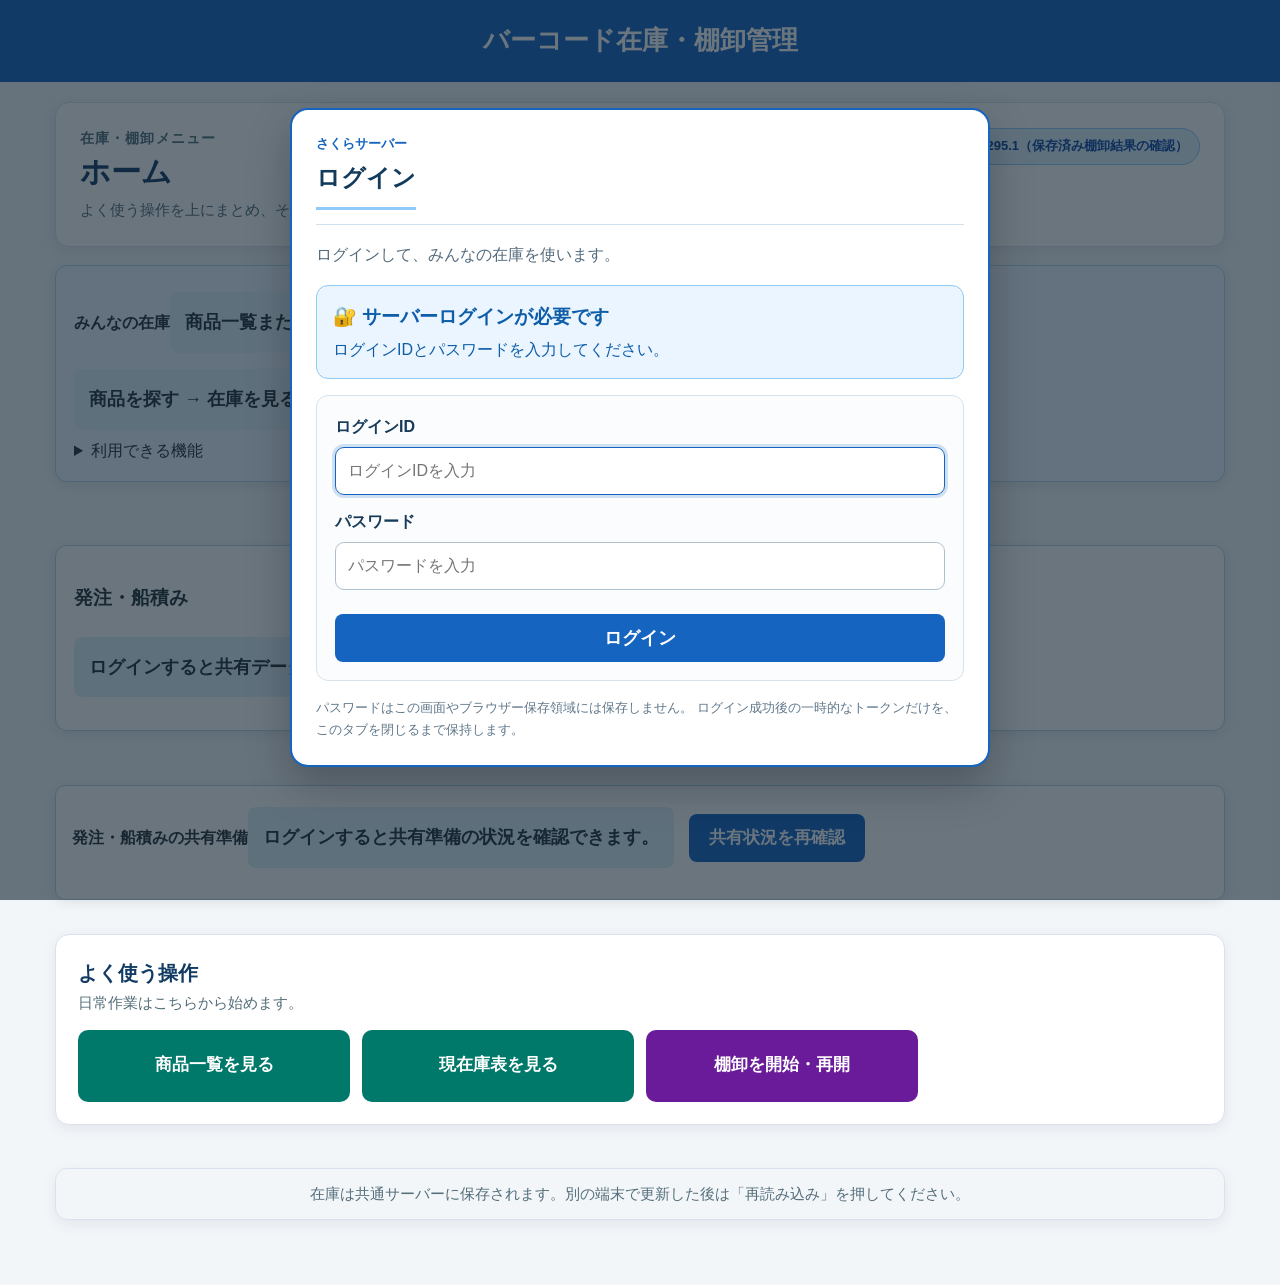
==== commit ae2e6fb5: "Add read-only saved stocktaking result review (v295.1)" ====
--- a/index.html
+++ b/index.html
@@ -59,7 +59,7 @@
           </button>
 
           <span class="home-version-badge">
-            画面版 v295.0（共有棚卸の開始・数量保存）
+            画面版 v295.1（保存済み棚卸結果の確認）
           </span>
         </div>
       </div>
@@ -4660,7 +4660,7 @@
 <script src="shared-decisions.js?v=293151"></script>
 <script src="shared-summary-settings.js?v=293151"></script>
 <script src="shared-stock-compare.js?v=293171"></script>
-<script src="shared-stocktaking.js?v=29500"></script>
+<script src="shared-stocktaking.js?v=29510"></script>
 <script src="shared-stock-operation.js?v=293112"></script>
 <script src="server-test.js?v=29450"></script>
 <script src="startup-login.js?v=293141"></script>
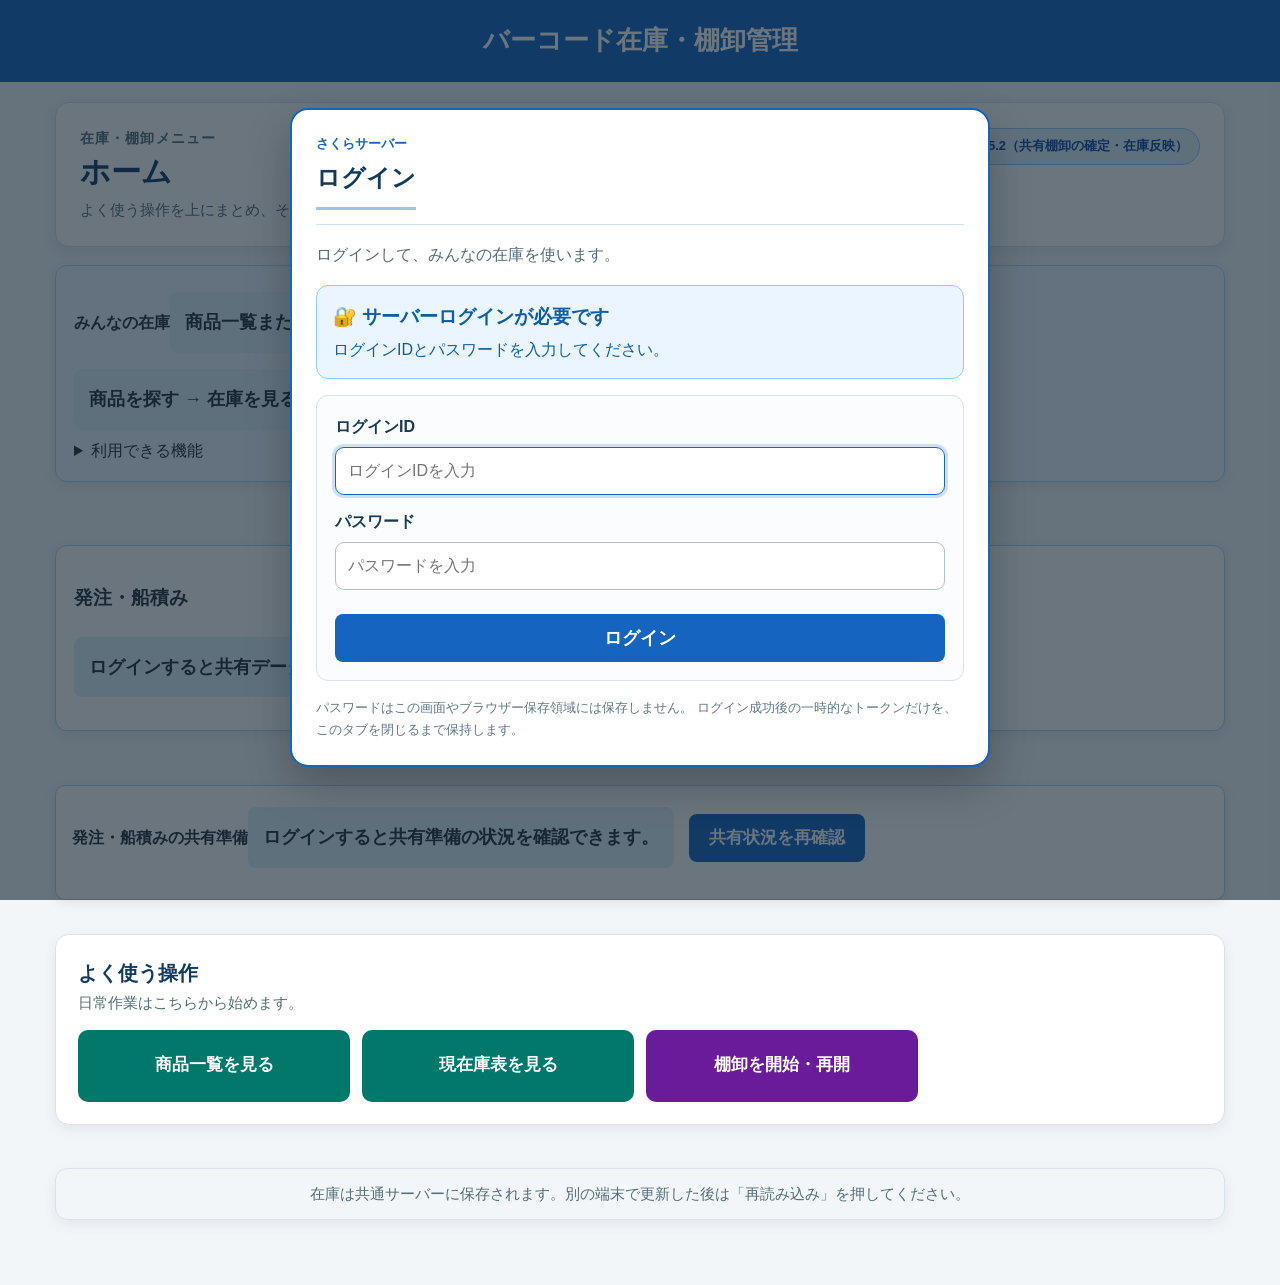
==== commit 2c94d569: "v295.2: admin stocktaking confirmation and atomic inventory adjustment with replay protection" ====
--- a/index.html
+++ b/index.html
@@ -59,7 +59,7 @@
           </button>
 
           <span class="home-version-badge">
-            画面版 v295.1（保存済み棚卸結果の確認）
+            画面版 v295.2（共有棚卸の確定・在庫反映）
           </span>
         </div>
       </div>
@@ -4660,7 +4660,7 @@
 <script src="shared-decisions.js?v=293151"></script>
 <script src="shared-summary-settings.js?v=293151"></script>
 <script src="shared-stock-compare.js?v=293171"></script>
-<script src="shared-stocktaking.js?v=29510"></script>
+<script src="shared-stocktaking.js?v=29520"></script>
 <script src="shared-stock-operation.js?v=293112"></script>
 <script src="server-test.js?v=29450"></script>
 <script src="startup-login.js?v=293141"></script>
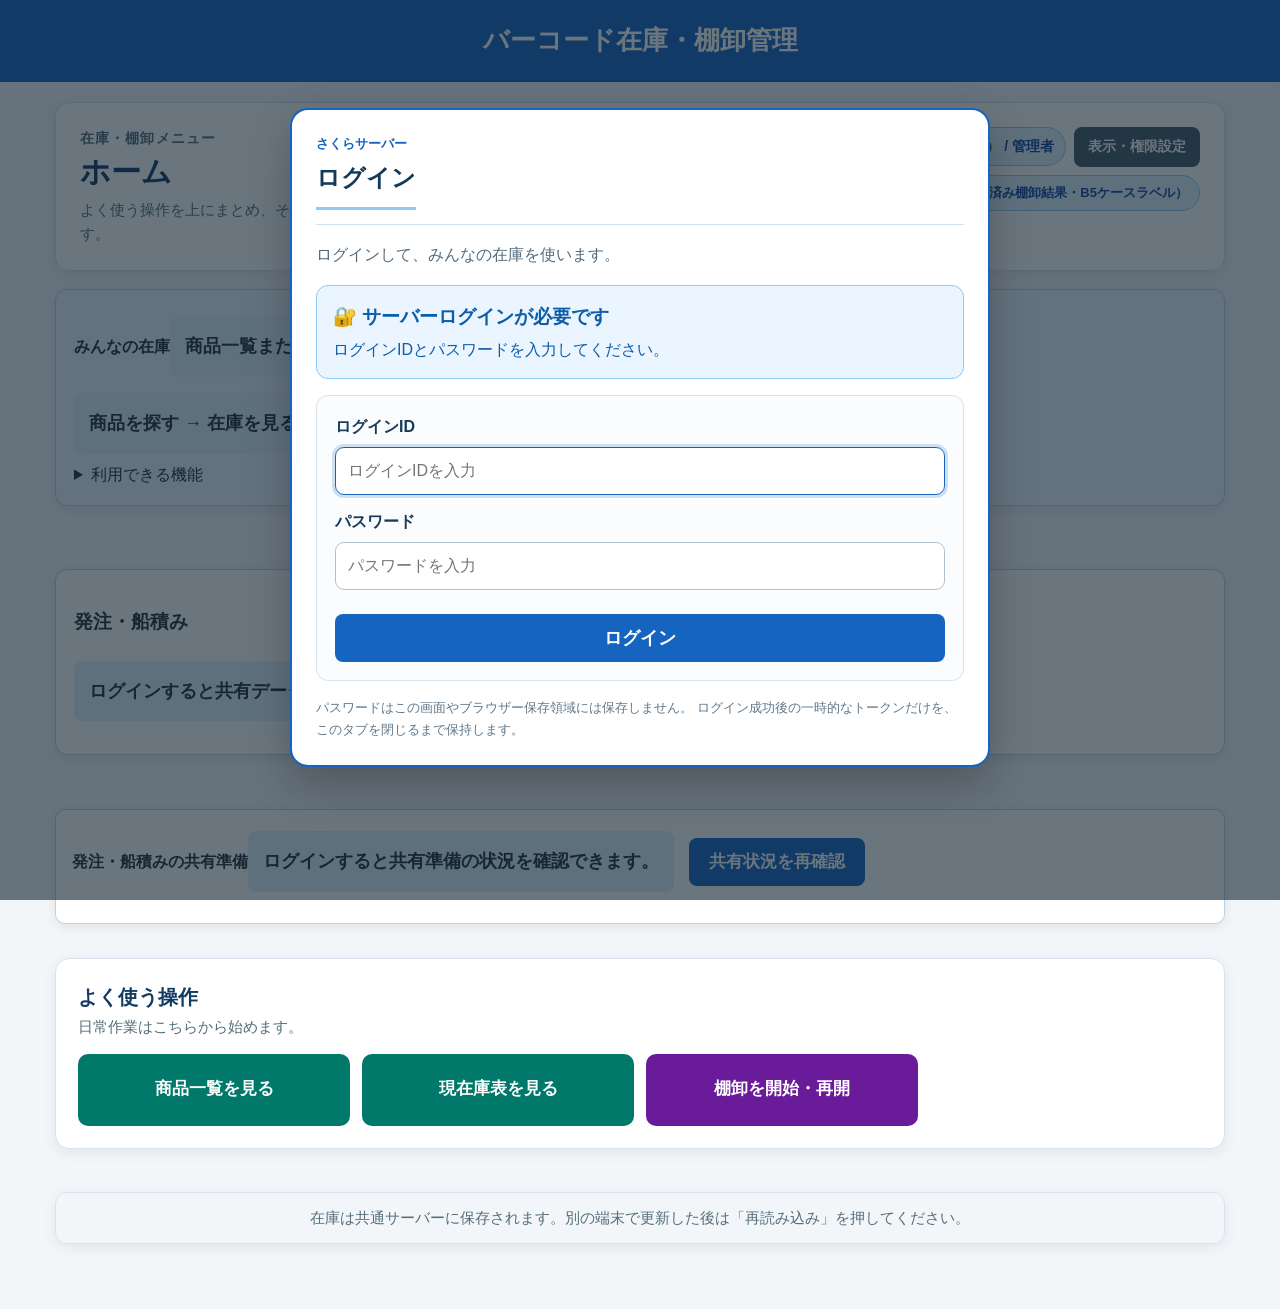
==== commit ee518ad6: "Add B5 landscape case labels to product details" ====
--- a/index.html
+++ b/index.html
@@ -59,7 +59,7 @@
           </button>
 
           <span class="home-version-badge">
-            画面版 v295.2（共有棚卸の確定・在庫反映）
+            画面版 v295.1（保存済み棚卸結果・B5ケースラベル）
           </span>
         </div>
       </div>
@@ -3520,6 +3520,8 @@
         </tbody>
       </table>
 
+      <button id="print-case-label-button" type="button">ケースラベルを印刷（B5横）</button>
+
       <p id="product-detail-worker-notice" hidden>
         🔒 作業者モードでは「入庫」「出庫」「在庫履歴」は利用できますが、
         追加発注・数量調整・商品編集・商品削除は管理者専用です。
@@ -4646,6 +4648,7 @@
 <script src="dedicated-product.js?v=215"></script>
 <script src="shipping-arrival.js?v=118"></script>
 <script src="barcode-print.js?v=142"></script>
+<script src="case-label-print.js?v=1"></script>
 <script src="disposal-list.js?v=246"></script>
 <script src="backup.js?v=269"></script>
 <script src="restore.js?v=269"></script>
@@ -4660,7 +4663,7 @@
 <script src="shared-decisions.js?v=293151"></script>
 <script src="shared-summary-settings.js?v=293151"></script>
 <script src="shared-stock-compare.js?v=293171"></script>
-<script src="shared-stocktaking.js?v=29520"></script>
+<script src="shared-stocktaking.js?v=29510"></script>
 <script src="shared-stock-operation.js?v=293112"></script>
 <script src="server-test.js?v=29450"></script>
 <script src="startup-login.js?v=293141"></script>
